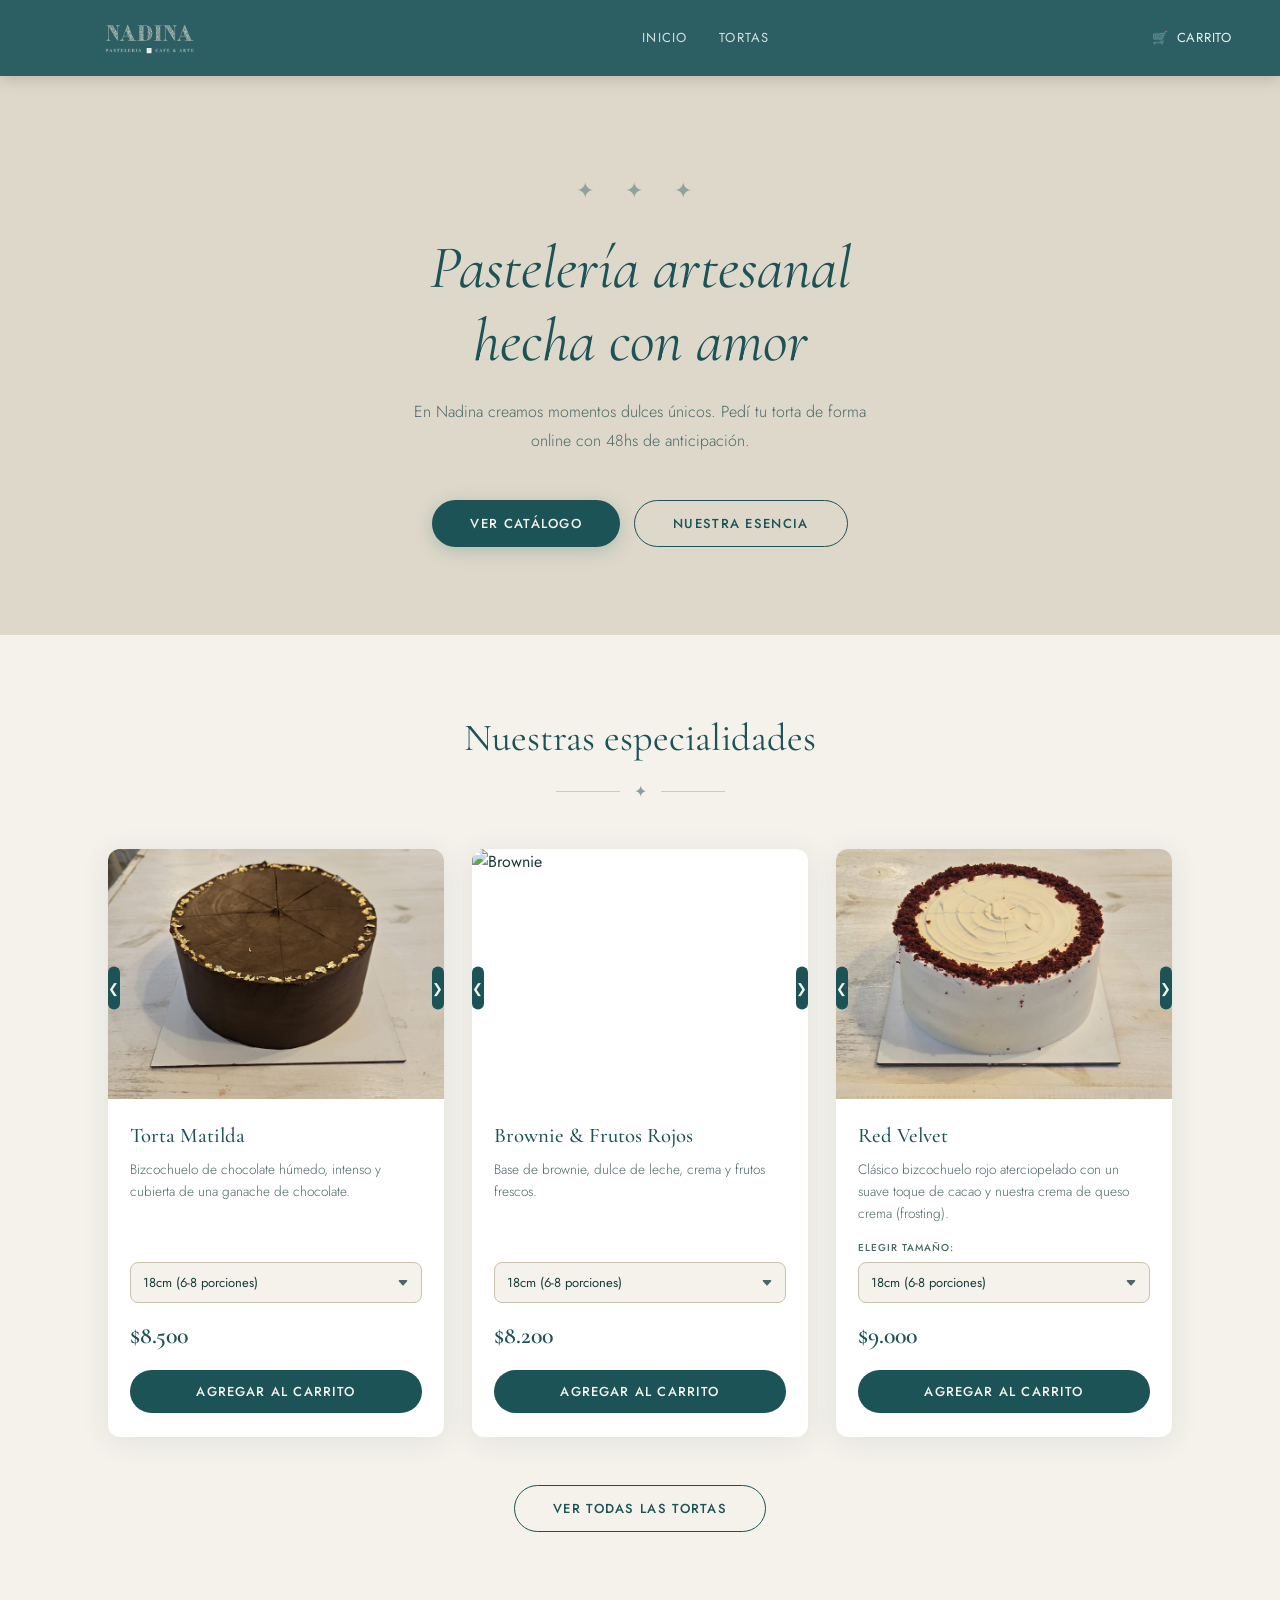
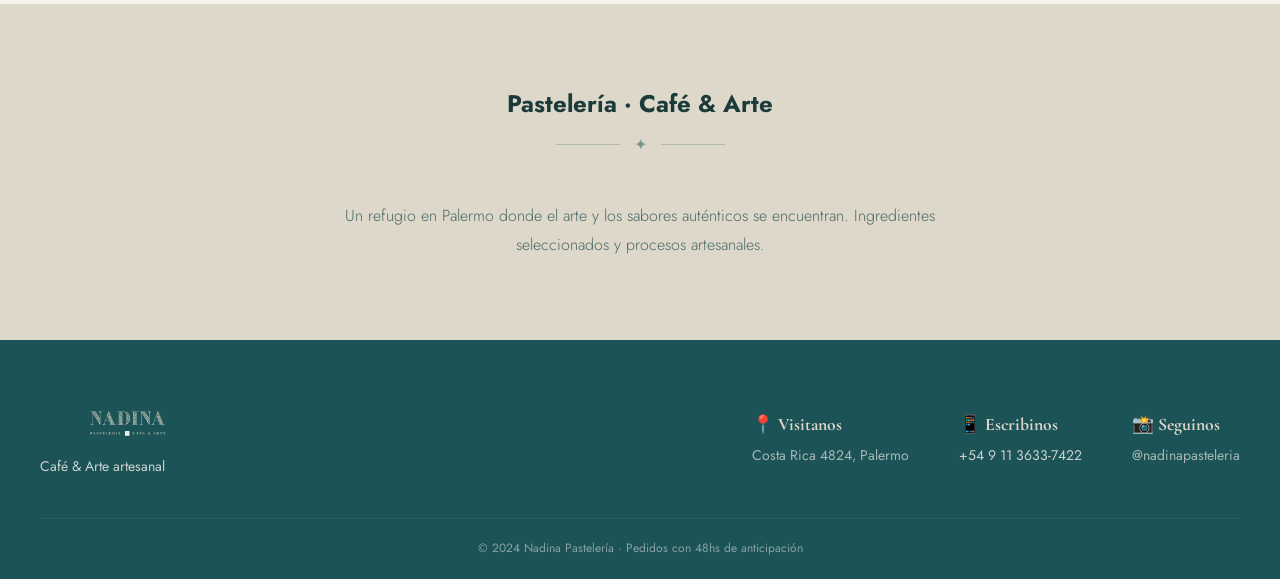
==== index.html @ 6785ebc2 "cambio logo y medidas tortas Co-authored-by: Copilot <copilot@github.com>" ====
<!DOCTYPE html>
<html lang="es">
<head>
  <meta charset="UTF-8">
  <link rel="icon" type="image/png" href="img/favicon.png">
  <meta name="viewport" content="width=device-width, initial-scale=1.0">
  <title>Nadina — Pastelería · Café & Arte</title>
  <link rel="stylesheet" href="css/style.css">
</head>
<body>

<header>
  <div class="logo">
    <a href="index.html">
      <img src="img/logo.png" alt="Nadina Pastelería">
    </a>
  </div>

  <nav class="nav">
    <a href="index.html">Inicio</a>
    <a href="tortas.html">Tortas</a>
  </nav>

  <a href="carrito.html" class="btn-carrito">
    <span class="carrito-icono">🛒</span>
    Carrito
    <span id="carrito-count" style="display:none">0</span>
  </a>
</header>

<section class="hero">
  <span class="hero-ornamento">✦ ✦ ✦</span>
  <h2>Pastelería artesanal<br>hecha con amor</h2>
  <p>En Nadina creamos momentos dulces únicos. Pedí tu torta de forma online con 48hs de anticipación.</p>
  <div class="botones">
    <a href="tortas.html" class="btn">Ver Catálogo</a>
    <a href="#nosotros" class="btn-outline">Nuestra Esencia</a>
  </div>
</section>

<section class="destacados" id="tortas">
  <div class="section-header" style="text-align: center; margin-bottom: 40px;">
    <h2>Nuestras especialidades</h2>
    <div class="ornamento">✦</div>
  </div>
  
  <div class="productos">
    <div class="card">
      <div class="card-img-wrap carrusel-hover">
        <button class="prev" onclick="moverCarrusel(this, -1)">&#10094;</button>
        <div class="carrusel-track">
          <img src="img/matilda2.jpeg" alt="Torta Matilda" class="img-carrusel">
          <img src="img/torta-matilda.jpeg" alt="Torta Matilda Interior" class="img-carrusel">
        </div>
        <button class="next" onclick="moverCarrusel(this, 1)">&#10095;</button>
      </div>
      <div class="card-body">
        <h3>Torta Matilda</h3>
        <p class="descripcion">Bizcochuelo de chocolate húmedo, intenso y cubierta de una ganache de chocolate.</p>
        <div class="selector-tamanio">
          <select class="tamanio-select" onchange="actualizarPrecioCard(this)">
            <option value="18" data-precio="8500">18cm (6-8 porciones)</option>
            <option value="20" data-precio="12000">20cm (8-10 porciones)</option>
            <option value="24" data-precio="12000">24cm (10-12 porciones)</option>

          </select>
        </div>
        <span class="precio-display">$8.500</span>
        <button onclick="prepararCompra(this, 'Torta Matilda', 'img/torta-matilda.jpeg')">Agregar al carrito</button>
      </div>
    </div>

    <div class="card">
      <div class="card-img-wrap carrusel-hover">
        <button class="prev" onclick="moverCarrusel(this, -1)">&#10094;</button>
        <div class="carrusel-track">
          <img src="img/brownie1.jpeg" alt="Brownie" class="img-carrusel">
          <img src="img/brownie2.jpeg" alt="Brownie Interior" class="img-carrusel">
        </div>
        <button class="next" onclick="moverCarrusel(this, 1)">&#10095;</button>
      </div>
      <div class="card-body">
        <h3>Brownie & Frutos Rojos</h3>
        <p class="descripcion">Base de brownie, dulce de leche, crema y frutos frescos.</p>
        <div class="selector-tamanio">
          <select class="tamanio-select" onchange="actualizarPrecioCard(this)">
            <option value="18" data-precio="8200">18cm (6-8 porciones)</option>
            <option value="20" data-precio="11500">20cm (8-10 porciones)</option>
            <option value="24" data-precio="15000">24cm (10-12 porciones)</option>
          </select>
        </div>
        <span class="precio-display">$8.200</span>
        <button onclick="prepararCompra(this, 'Brownie con Frutos Rojos', 'img/brownie1.jpeg')">Agregar al carrito</button>
      </div>
    </div>
    
    
    <div class="card">
      <div class="card-img-wrap carrusel-hover">
        <button class="prev" onclick="moverCarrusel(this, -1)">&#10094;</button>
        <div class="carrusel-track">
          <img src="img/redvelvet-1.jpeg" alt="Red Velvet" class="img-carrusel">
          <img src="img/redvelvet-2.jpeg" alt="Red Velvet Interior" class="img-carrusel">
        </div>
        <button class="next" onclick="moverCarrusel(this, 1)">&#10095;</button>
      </div>
      <div class="card-body">
        <h3>Red Velvet</h3>
        <p class="descripcion">Clásico bizcochuelo rojo aterciopelado con un suave toque de cacao y nuestra crema de queso crema (frosting).</p>
        <div class="selector-tamanio">
          <label>Elegir tamaño:</label>
          <select class="tamanio-select" onchange="actualizarPrecioCard(this)">
            <option value="18" data-precio="9000" data-porciones="6-8">18cm (6-8 porciones)</option>
            <option value="20" data-precio="13000" data-porciones="8-10">20cm (8-10 porciones)</option>
            <option value="24" data-precio="17000" data-porciones="10-12">24cm (10-12 porciones)</option>
          </select>
        </div>
        <span class="precio-display">$9.000</span>
        <button onclick="prepararCompra(this, 'Red Velvet', 'img/redvelvet-1.jpeg')">Agregar al carrito</button>
      </div>
    </div>

  </div>

  <div style="text-align:center; margin-top: 48px;">
    <a href="tortas.html" class="btn-outline">Ver todas las tortas</a>
  </div>
</section>

<section id="nosotros" style="background:var(--beige); padding: 80px 48px; text-align:center;">
  <h2>Pastelería · Café & Arte</h2>
  <div class="ornamento">✦</div>
  <p style="max-width:600px; margin:0 auto; color:var(--texto-suave); font-weight:300; line-height:1.8;">
    Un refugio en Palermo donde el arte y los sabores auténticos se encuentran. 
    Ingredientes seleccionados y procesos artesanales.
  </p>
</section>

<footer style="background: var(--verde); color: var(--beige-claro); padding: 60px 40px 20px;">
  <div class="footer-container" style="max-width: 1200px; margin: 0 auto; display: flex; justify-content: space-between; align-items: center; flex-wrap: wrap; gap: 30px;">
    <div class="footer-brand">
      <img src="img/logo.png" alt="Nadina" style="height: 45px; margin-bottom: 10px;">
      <p style="font-size: 14px; opacity: 0.8;">Café & Arte artesanal</p>
    </div>

    <div class="footer-info" style="display: flex; gap: 50px; flex-wrap: wrap;">
      <div class="footer-item">
        <strong style="display:block; color:var(--beige); margin-bottom: 5px;">📍 Visitanos</strong>
        <p style="font-size: 14px; opacity: 0.8;">
          <a href="https://www.google.com/maps/place/Costa+Rica+4828,+C1414DME+C1414DME,+Cdad.+Aut%C3%B3noma+de+Buenos+Aires/@-34.5872474,-58.4285349,17z/data=!3m1!4b1!4m6!3m5!1s0x95bcb5861f5783d3:0xe6de9b47977ffc2a!8m2!3d-34.5872474!4d-58.4285349!16s%2Fg%2F11c22gclwr?entry=ttu&g_ep=EgoyMDI2MDQwNy4wIKXMDSoASAFQAw%3D%3D" target="_blank">Costa Rica 4824, Palermo</a>
        </p>
      </div>

      <div class="footer-item">
        <strong style="display:block; color:var(--beige); margin-bottom: 5px;">📱 Escribinos</strong>
        <p style="font-size: 14px; opacity: 0.8;">+54 9 11 3633-7422</p>
      </div>
      <div class="footer-item">
        <strong style="display:block; color:var(--beige); margin-bottom: 5px;">📸 Seguinos</strong>
        <p style="font-size: 14px; opacity: 0.8;"><a href="https://instagram.com/nadinapasteleria">@nadinapasteleria</a></p>
      </div>
    </div>
  </div>
  <div class="footer-bottom" style="margin-top: 40px; padding-top: 20px; border-top: 1px solid rgba(255,255,255,0.1); text-align: center; font-size: 12px; opacity: 0.5;">
    <p>&copy; 2024 Nadina Pastelería · Pedidos con 48hs de anticipación</p>
  </div>
</footer>

<div id="toast"></div>
<script src="js/main.js"></script>
</body>
</html>
---- css/style.css ----
@import url('https://fonts.googleapis.com/css2?family=Cormorant+Garamond:ital,wght@0,400;0,500;0,600;1,400;1,600&family=Jost:wght@300;400;500&display=swap');

/* ---- Variables de marca ---- */
:root {
  --verde:        #1b5357;
  --verde-claro:  #e6f0ef;
  --beige:        #ded8ca;
  --beige-claro:  #f5f1eb;
  --beige-oscuro: #c9c1b0;
  --texto:        #1a3b3a;
  --texto-suave:  #4a6866;
  --blanco:       #ffffff;
  --sombra:       0 4px 28px rgba(39,104,101,0.10);
  --sombra-hover: 0 10px 40px rgba(39,104,101,0.18);
  --radio:        12px;
  --radio-pill:   50px;
  --font-display: 'Cormorant Garamond', serif;
  --font-body:    'Jost', sans-serif;
  --ease:         0.25s ease;
}

/* ---- Reset ---- */
*, *::before, *::after { box-sizing: border-box; margin: 0; padding: 0; }
html { scroll-behavior: smooth; }

body {
  font-family: var(--font-body);
  background-color: var(--beige-claro);
  color: var(--texto);
  font-size: 16px;
  line-height: 1.65;
}

img { max-width: 100%; display: block; }
a   { text-decoration: none; color: inherit; }

/* ============================================================
   HEADER
   ============================================================ */
header {
  display: flex;
  align-items: center;
  justify-content: space-between;
  padding: 0 48px;
  height: 76px;
  background: var(--verde);
  position: sticky;
  top: 0;
  z-index: 200;
  box-shadow: 0 2px 16px rgba(0,0,0,0.18);
  background: rgba(27, 83, 87, 0.92); /* Un toque de transparencia */
  backdrop-filter: blur(8px); /* Desenfoque de fondo */
  -webkit-backdrop-filter: blur(8px);
}

.logo img {
  height: 52px;
  width: auto;
  object-fit: contain;
}

.nav {
  display: flex;
  gap: 32px;
  align-items: center;
}

.nav a {
  color: rgba(255,255,255,0.80);
  font-size: 13px;
  font-weight: 400;
  letter-spacing: 0.09em;
  text-transform: uppercase;
  transition: color var(--ease);
  position: relative;
}

.nav a::after {
  content: '';
  position: absolute;
  bottom: -4px; left: 0;
  width: 0; height: 1px;
  background: var(--beige);
  transition: width var(--ease);
}

.nav a:hover        { color: var(--beige); }
.nav a:hover::after { width: 100%; }

.btn-carrito {
  display: flex;
  align-items: center;
  gap: 8px;
  color: rgba(255,255,255,0.90);
  font-size: 13px;
  font-weight: 400;
  letter-spacing: 0.06em;
  text-transform: uppercase;
  transition: color var(--ease);
}

.btn-carrito:hover { color: var(--beige); }

#carrito-count {
  background: var(--beige);
  color: var(--verde);
  border-radius: 50%;
  width: 20px; height: 20px;
  font-size: 11px;
  font-weight: 500;
  display: inline-flex;
  align-items: center;
  justify-content: center;
  transition: transform var(--ease);
}

/* ============================================================
   HERO — Index
   ============================================================ */
.hero {
  text-align: center;
  padding: 96px 24px 88px;
  background: var(--beige);
  position: relative;
  overflow: hidden;
}

.hero-ornamento {
  display: block;
  font-size: 22px;
  color: var(--verde);
  opacity: 0.40;
  margin-bottom: 24px;
  letter-spacing: 12px;
}

.hero h2 {
  font-family: var(--font-display);
  font-size: clamp(2.2rem, 5vw, 3.8rem);
  font-weight: 400;
  font-style: italic;
  color: var(--verde);
  line-height: 1.2;
  max-width: 680px;
  margin: 0 auto 20px;
}

.hero p {
  color: var(--texto-suave);
  font-size: 1rem;
  font-weight: 300;
  max-width: 460px;
  margin: 0 auto 44px;
  line-height: 1.8;
}

.botones {
  display: flex;
  gap: 14px;
  justify-content: center;
  flex-wrap: wrap;
}

/* ---- Botones globales ---- */
.btn {
  display: inline-block;
  background: var(--verde);
  color: var(--beige-claro);
  padding: 13px 38px;
  border-radius: var(--radio-pill);
  font-size: 13px;
  font-weight: 500;
  letter-spacing: 0.10em;
  text-transform: uppercase;
  transition: background var(--ease), transform var(--ease), box-shadow var(--ease);
  box-shadow: 0 4px 18px rgba(39,104,101,0.25);
}

.btn:hover {
  background: var(--verde);
  transform: translateY(-2px);
  box-shadow: 0 6px 26px rgba(39,104,101,0.32);
}

.btn-outline {
  display: inline-block;
  border: 1.5px solid var(--verde);
  color: var(--verde);
  padding: 12px 38px;
  border-radius: var(--radio-pill);
  font-size: 13px;
  font-weight: 500;
  letter-spacing: 0.10em;
  text-transform: uppercase;
  background: transparent;
  transition: background var(--ease), color var(--ease), transform var(--ease);
}

.btn-outline:hover {
  background: var(--verde);
  color: var(--beige-claro);
  transform: translateY(-2px);
}

/* Divisor ornamental */
.ornamento {
  display: flex;
  align-items: center;
  justify-content: center;
  gap: 14px;
  margin: 8px auto 44px;
  color: var(--verde);
  font-size: 16px;
  opacity: 0.5;
}

.ornamento::before,
.ornamento::after {
  content: '';
  width: 64px; height: 1px;
  background: var(--verde);
  opacity: 0.45;
}

/* ============================================================
   SECCIÓN DESTACADOS / CATÁLOGO
   ============================================================ */
.destacados {
  padding: 72px 48px;
  max-width: 1160px;
  margin: 0 auto;
}

.destacados h2 {
  font-family: var(--font-display);
  font-size: clamp(1.8rem, 3vw, 2.6rem);
  font-weight: 400;
  color: var(--verde);
  text-align: center;
  margin-bottom: 4px;
}

/* Grid de productos */
.productos {
  display: grid;
  grid-template-columns: repeat(auto-fill, minmax(280px, 1fr));
  gap: 28px;
}

/* ---- Card de torta ---- */
.card {
  background: var(--blanco);
  border-radius: var(--radio);
  overflow: hidden;
  box-shadow: var(--sombra);
  transition: transform var(--ease), box-shadow var(--ease);
  display: flex;
  flex-direction: column;
}

.card:hover {
  transform: translateY(-6px);
  box-shadow: var(--sombra-hover);
}

.card-body {
  padding: 20px 22px 24px;
  display: flex;
  flex-direction: column;
  flex: 1;
}

.card h3 {
  font-family: var(--font-display);
  font-size: 1.3rem;
  font-weight: 500;
  color: var(--verde);
  margin-bottom: 6px;
}

.card .descripcion {
  font-size: 0.85rem;
  color: var(--texto-suave);
  font-weight: 300;
  line-height: 1.6;
  flex: 1;
}

.card .precio {
  font-family: var(--font-display);
  font-size: 1.45rem;
  font-weight: 600;
  color: var(--verde);
  margin-top: 12px;
  margin-bottom: 2px;
}

.card button {
  margin-top: 14px;
  background: var(--verde);
  color: var(--beige-claro);
  border: none;
  padding: 12px 0;
  border-radius: var(--radio-pill);
  font-family: var(--font-body);
  font-size: 13px;
  font-weight: 500;
  letter-spacing: 0.09em;
  text-transform: uppercase;
  cursor: pointer;
  transition: background var(--ease), transform var(--ease);
}

.card button:hover  { background: var(--verde-oscuro); transform: scale(1.02); }
.card button:active { transform: scale(0.98); }

/* ============================================================
   HERO CATÁLOGO (tortas.html)
   ============================================================ */
.hero-catalogo {
  background: var(--beige);
  text-align: center;
  padding: 64px 24px 48px;
  border-bottom: 1px solid var(--beige-oscuro);
}

.hero-catalogo h2 {
  font-family: var(--font-display);
  font-size: clamp(2rem, 4vw, 3rem);
  font-weight: 400;
  font-style: italic;
  color: var(--verde);
  margin-bottom: 10px;
}

.hero-catalogo p {
  color: var(--texto-suave);
  font-size: 0.95rem;
  font-weight: 300;
}

/* Sección catálogo en tortas.html */
.catalogo-seccion {
  padding: 56px 48px;
  max-width: 1160px;
  margin: 0 auto;
}

/* ============================================================
   PÁGINA CARRITO
   ============================================================ */
.carrito-page {
  display: grid;
  grid-template-columns: 1fr 360px;
  gap: 28px;
  max-width: 1020px;
  margin: 0 auto;
  padding: 48px 24px 80px;
  align-items: start;
}

.carrito-titulo {
  font-family: var(--font-display);
  font-size: 2.2rem;
  font-weight: 400;
  color: var(--verde);
  margin-bottom: 28px;
}

/* Items */
#carrito-contenedor {
  display: flex;
  flex-direction: column;
  gap: 12px;
  margin-bottom: 24px;
}

.item-carrito {
  display: flex;
  align-items: center;
  gap: 14px;
  background: var(--blanco);
  border-radius: var(--radio);
  padding: 14px 16px;
  box-shadow: 0 2px 12px rgba(39,104,101,0.07);
}

.item-carrito img {
  width: 68px; height: 68px;
  object-fit: cover;
  border-radius: 8px;
  flex-shrink: 0;
}

.item-info { flex: 1; }

.item-info h4 {
  font-family: var(--font-display);
  font-size: 1.05rem;
  font-weight: 500;
  color: var(--verde);
  margin-bottom: 2px;
}

.item-info .item-detalle {
  font-size: 0.78rem;
  color: var(--texto-suave);
  font-weight: 300;
  margin-bottom: 8px;
}

.item-controles {
  display: flex;
  align-items: center;
  gap: 6px;
}

.item-controles button {
  width: 26px; height: 26px;
  border-radius: 50%;
  border: 1.5px solid var(--verde);
  background: transparent;
  color: var(--verde);
  font-size: 16px;
  line-height: 1;
  cursor: pointer;
  display: flex;
  align-items: center;
  justify-content: center;
  transition: background var(--ease), color var(--ease);
}

.item-controles button:hover {
  background: var(--verde);
  color: var(--blanco);
}

.cantidad-num {
  font-size: 14px;
  font-weight: 500;
  min-width: 18px;
  text-align: center;
  color: var(--texto);
}

.item-precio {
  font-family: var(--font-display);
  font-size: 1.15rem;
  font-weight: 600;
  color: var(--verde);
  white-space: nowrap;
  flex-shrink: 0;
}

.item-eliminar {
  background: none;
  border: none;
  color: var(--beige-oscuro);
  font-size: 14px;
  cursor: pointer;
  padding: 4px 2px;
  line-height: 1;
  transition: color var(--ease);
  flex-shrink: 0;
}

.item-eliminar:hover { color: #b94040; }

.carrito-vacio {
  text-align: center;
  padding: 48px 0;
  color: var(--texto-suave);
}

.carrito-vacio p {
  font-family: var(--font-display);
  font-size: 1.2rem;
  font-style: italic;
  margin-bottom: 20px;
}

/* ---- Panel lateral: Retiro + Resumen ---- */
.carrito-panel {
  display: flex;
  flex-direction: column;
  gap: 18px;
  position: sticky;
  top: 96px;
}

.retiro-card,
.resumen-card {
  background: var(--blanco);
  border-radius: var(--radio);
  padding: 22px;
  box-shadow: 0 2px 14px rgba(39,104,101,0.07);
}

.card-section-title {
  font-family: var(--font-display);
  font-size: 1.15rem;
  font-weight: 500;
  color: var(--verde);
  margin-bottom: 16px;
  display: flex;
  align-items: center;
  gap: 8px;
}

.campo { margin-bottom: 14px; }

.campo label {
  display: block;
  font-size: 11px;
  font-weight: 500;
  letter-spacing: 0.10em;
  text-transform: uppercase;
  color: var(--texto-suave);
  margin-bottom: 6px;
}

.campo input,
.campo select {
  width: 100%;
  padding: 10px 14px;
  border: 1.5px solid var(--beige-oscuro);
  border-radius: 8px;
  font-family: var(--font-body);
  font-size: 14px;
  color: var(--texto);
  background: var(--beige-claro);
  outline: none;
  -webkit-appearance: none;
  appearance: none;
  transition: border-color var(--ease);
}

.campo input:focus,
.campo select:focus { border-color: var(--verde); }

/* Resumen numérico */
.resumen-linea {
  display: flex;
  justify-content: space-between;
  font-size: 14px;
  color: var(--texto-suave);
  padding: 5px 0;
}

.resumen-total {
  display: flex;
  justify-content: space-between;
  align-items: baseline;
  padding: 12px 0 18px;
  border-top: 1px solid var(--beige-oscuro);
  margin-top: 8px;
}

.resumen-total span:first-child {
  font-size: 14px;
  font-weight: 500;
  color: var(--texto);
}

.resumen-total span:last-child {
  font-family: var(--font-display);
  font-size: 1.55rem;
  font-weight: 600;
  color: var(--verde);
}

/* Métodos de pago */
.metodos-titulo {
  font-size: 11px;
  font-weight: 500;
  letter-spacing: 0.10em;
  text-transform: uppercase;
  color: var(--texto-suave);
  margin-bottom: 10px;
}

.pago-opcion {
  display: flex;
  align-items: center;
  gap: 12px;
  border: 1.5px solid var(--beige-oscuro);
  border-radius: 10px;
  padding: 12px 14px;
  margin-bottom: 8px;
  cursor: pointer;
  transition: border-color var(--ease), background var(--ease);
}

.pago-opcion input[type="radio"] {
  accent-color: var(--verde);
  width: 16px; height: 16px;
  flex-shrink: 0;
  cursor: pointer;
}

.pago-opcion.activo {
  border-color: var(--verde);
  background: var(--verde-claro);
}

.pago-opcion-info { flex: 1; }

.pago-opcion-info strong {
  display: block;
  font-size: 14px;
  font-weight: 500;
  color: var(--texto);
}

.pago-opcion-info small {
  font-size: 12px;
  color: var(--texto-suave);
}

.pago-icono { font-size: 18px; opacity: 0.7; }

/* Botón finalizar */
.btn-finalizar {
  display: flex;
  align-items: center;
  justify-content: center;
  gap: 10px;
  width: 100%;
  padding: 15px;
  margin-top: 16px;
  background: var(--verde);
  color: var(--blanco);
  border: none;
  border-radius: var(--radio-pill);
  font-family: var(--font-body);
  font-size: 13px;
  font-weight: 500;
  letter-spacing: 0.12em;
  text-transform: uppercase;
  cursor: pointer;
  transition: background var(--ease), transform var(--ease), box-shadow var(--ease);
  box-shadow: 0 4px 18px rgba(39,104,101,0.25);
}

.btn-finalizar:hover {
  background: var(--verde);
  transform: translateY(-2px);
  box-shadow: 0 6px 26px rgba(39,104,101,0.32);
}

.nota-final {
  font-size: 11px;
  color: var(--texto-suave);
  text-align: center;
  margin-top: 10px;
  font-weight: 300;
}

/* ============================================================
   TOAST
   ============================================================ */
#toast {
  position: fixed;
  bottom: 32px;
  left: 50%;
  transform: translateX(-50%) translateY(16px);
  background: var(--verde);
  color: var(--beige-claro);
  padding: 12px 28px;
  border-radius: var(--radio-pill);
  font-size: 14px;
  font-weight: 400;
  opacity: 0;
  pointer-events: none;
  transition: opacity 0.3s ease, transform 0.3s ease;
  z-index: 9999;
  white-space: nowrap;
  box-shadow: 0 4px 20px rgba(0,0,0,0.22);
}

#toast.show {
  opacity: 1;
  transform: translateX(-50%) translateY(0);
}

.selector-tamanio {
    margin-top: 15px;
    margin-bottom: 5px;
}

.selector-tamanio label {
    display: block;
    font-size: 10px;
    font-weight: 500;
    letter-spacing: 0.1em;
    text-transform: uppercase;
    color: var(--texto-suave);
    margin-bottom: 6px;
}

/* El select propiamente dicho */
.tamanio-select {
    width: 100%;
    padding: 10px 12px;
    border: 1.5px solid var(--beige-oscuro);
    border-radius: 8px;
    font-family: var(--font-body);
    font-size: 13px;
    color: var(--texto);
    background-color: var(--beige-claro);
    background-image: url("data:image/svg+xml,%3Csvg xmlns='http://www.w3.org/2000/svg' width='12' height='12' fill='%234a6866' viewBox='0 0 16 16'%3E%3Cpath d='M7.247 11.14 2.451 5.658C1.885 5.013 2.345 4 3.204 4h9.592a1 1 0 0 1 .753 1.659l-4.796 5.48a1 1 0 0 1-1.506 0z'/%3E%3C/svg%3E");
    background-repeat: no-repeat;
    background-position: calc(100% - 12px) center;
    outline: none;
    cursor: pointer;
    appearance: none;
    -webkit-appearance: none;
    transition: border-color var(--ease), box-shadow var(--ease);
}

.tamanio-select:focus {
    border-color: var(--verde);
    box-shadow: 0 0 0 3px rgba(39, 104, 101, 0.05);
}

/* Ajuste de la tipografía del precio dinámico */
.precio-display {
    font-family: var(--font-display);
    font-size: 1.5rem;
    font-weight: 600;
    color: var(--verde);
    margin-top: 8px;
    display: block;
}

/* Sección de Tortas Personalizadas (Index) */
.personalizados {
    background: var(--blanco);
    border-top: 1px solid var(--beige-oscuro);
    padding: 80px 24px;
    text-align: center;
}

.personalizados h2 {
    font-family: var(--font-display);
    font-size: clamp(1.8rem, 3vw, 2.6rem);
    color: var(--verde);
    margin-bottom: 12px;
    font-style: italic;
}

.personalizados p {
    color: var(--texto-suave);
    max-width: 500px;
    margin: 0 auto 32px;
    font-weight: 300;
}

.link-instagram {
    display: inline-flex;
    align-items: center;
    gap: 8px;
    margin-top: 24px;
    color: var(--verde);
    font-size: 14px;
    font-weight: 400;
    transition: opacity var(--ease);
}

.link-instagram:hover {
    opacity: 0.7;
}

/* Ajuste informativo en el carrito para la demora */
.info-demora {
    font-size: 12px;
    color: var(--verde);
    background: var(--verde-claro);
    padding: 10px;
    border-radius: 8px;
    margin-bottom: 15px;
    border-left: 3px solid var(--verde);
}

/* Estilo para la Card Personalizada dentro de la grilla */
.personalizada-card {
    background: var(--verde-claro) !important; /* Un color sutil para que destaque */
    border: 1px dashed var(--verde);
}

.personalizada-card .tag {
    font-size: 10px;
    text-transform: uppercase;
    letter-spacing: 1px;
    color: var(--verde);
    font-weight: 600;
}

.info-adicional {
    margin: 15px 0;
    font-size: 13px;
    color: var(--texto-suave);
    border-top: 1px solid rgba(39, 104, 101, 0.1);
    padding-top: 10px;
}

.btn-whatsapp-card {
    display: block;
    text-align: center;
    background: var(--verde);
    color: white;
    padding: 12px;
    border-radius: var(--radio-pill);
    font-size: 13px;
    font-weight: 500;
    transition: var(--ease);
}

.btn-whatsapp-card:hover {
    background: var(--verde);
    transform: translateY(-2px);
}

/* FOOTER HORIZONTAL MEJORADO */
footer {
    background: var(--verde);
    color: var(--beige-claro);
    padding: 60px 20px 20px;
}

.footer-container {
    max-width: 1200px;
    margin: 0 auto;
    display: flex;
    justify-content: space-between;
    align-items: center;
    gap: 40px;
}

.footer-brand {
    flex: 1;
}

.footer-logo {
    height: 40px;
    filter: brightness(0) invert(1);
    margin-bottom: 10px;
}

.footer-info {
    flex: 2;
    display: flex;
    justify-content: flex-end;
    gap: 60px; /* Espacio entre los bloques de texto */
}

.footer-item strong {
  display: block;
  font-family: var(--font-display);
  color: var(--beige);
  font-size: 1.1rem;
  margin-bottom: 8px;
}

.footer-item p, .footer-item a {
  font-size: 14px;
  opacity: 0.8;
}

.footer-bottom {
  margin-top: 40px;
  padding-top: 20px;
  border-top: 1px solid rgba(255,255,255,0.1);
  text-align: center;
  font-size: 12px;
  opacity: 0.5;
}


.card-img-wrap {
  position: relative;
  display: block;
  height: 250px; /* Altura única para que no salte */
  overflow-x: auto; /* Permite el scroll con el dedo */
  overflow-y: hidden;
  scroll-snap-type: x mandatory; /* Hace que la imagen "calce" justo al deslizar */
  -webkit-overflow-scrolling: touch;
  scrollbar-width: none; /* Oculta scroll en Firefox */
  touch-action: pan-x; /* Optimiza para celular */
  cursor: grab;
}

/* Ocultar scrollbar en Chrome/Safari */
.card-img-wrap::-webkit-scrollbar {
  display: none;
}

/* 2. EL TRACK (Donde van las fotos) */
.carrusel-track {
  display: flex;
  width: 200%; /* Porque tenés 2 fotos */
  height: 100%;
  transition: transform 0.5s ease-in-out; /* Para que las flechas se muevan suave */
}

/* 3. LAS IMÁGENES */
.img-carrusel {
  width: 50%; /* Ocupa la mitad del track (o sea, el 100% de la card) */
  height: 100%; /* Forzamos a que llene el contenedor de 250px */
  flex-shrink: 0;
  scroll-snap-align: start;
  object-fit: cover;
  object-position: center;
  pointer-events: none; /* Para que el celu no intente "arrastrar" la foto */
}

/* 4. LAS FLECHAS (Ubicación y estilo) */
.prev, .next {
  position: absolute;
  top: 50%;
  transform: translateY(-50%);
  background: rgba(27, 83, 87, 0.6);
  color: white;
  border: none;
  padding: 12px 8px;
  cursor: pointer;
  z-index: 10;
  transition: background 0.3s;
}

.prev { left: 0; border-radius: 0 5px 5px 0; }
.next { right: 0; border-radius: 5px 0 0 5px; }
.prev:hover, .next:hover { background: var(--verde); }

/* 5. EL ICONO DEL CALENDARIO */
input[type="date"]::-webkit-calendar-picker-indicator {
  cursor: pointer;
  filter: invert(28%) sepia(12%) saturate(1257%) hue-rotate(131deg) brightness(95%) contrast(92%);
}

/* Estilo para el input cuando hay error */
#fecha:invalid {
    box-shadow: none;
}

#error-fecha {
    font-family: var(--font-body);
    font-weight: 500;
    animation: fadeIn 0.3s ease;
}

@keyframes fadeIn {
    from { opacity: 0; transform: translateY(-5px); }
    to { opacity: 1; transform: translateY(0); }
}

/* Mejora mobile para el input de fecha */
input[type="date"] {
    position: relative;
    min-height: 45px;
}
.btn-finalizar[style*="pointer-events: none"] {
    background: var(--beige-oscuro) !important;
    color: var(--texto-suave) !important;
    cursor: not-allowed;
    box-shadow: none !important;
    transform: none !important;
}
/* ============================================================
   RESPONSIVE
   ============================================================ */
@media (max-width: 900px) {
  .carrito-page {
    grid-template-columns: 1fr;
    padding: 32px 20px 60px;
  }
  .carrito-panel { position: static; }
}

@media (max-width: 768px) {
  header { 
    padding: 0 20px; 
  }


  .nav { 
    gap: 18px; 
  }
  .nav a { 
    font-size: 12px; 
  }

  .destacados, .catalogo-seccion { 
    padding: 48px 20px; 
  }

  .hero{ 
    padding: 72px 20px 64px; 
  }


  .hero-catalogo{ 
    padding: 48px 20px 36px; 
  }


  .productos {
    grid-template-columns: repeat(auto-fill, minmax(250px, 1fr));
    gap: 20px;
    padding: 0 10px;
  }

    
  .footer-container {
    flex-direction: column;
    text-align: center;
    gap: 30px;
  }

  .footer-info {
    justify-content: center;
    flex-direction: column;
    gap: 20px;
  }
}

@media (max-width: 540px) {
  .nav { 
    display: flex; /* Cambiamos de 'none' a 'flex' */
    gap: 15px; 
  }
  
  header {
    padding: 0 15px;
    height: 65px; /* Un poco más chico para ganar espacio */
  }

  .logo img {
    height: 40px; /* Logo más pequeño en mobile */
  }

  .nav a {
    font-size: 11px; /* Letra más chica para que entre todo */
    letter-spacing: 0.05em;
  }

    /* 2. Ajuste de imágenes en mobile para que no se vean gigantes */
  .card-img-wrap {
    height: 200px; 
  }

  .hero h2 {
    font-size: 1.8rem; /* Título del hero más acorde al celu */
  }
    
  .btn-carrito {
    font-size: 11px;
  }
  .productos { 
    grid-template-columns: 1fr; 
  }
  .item-carrito img { 
    width: 56px; 
    height: 56px; 
  }
}

/* Las flechas solo las mostramos si hay mouse (PC) */
@media (hover: none) {
    .prev, .next {
        display: none; /* En celu no hacen falta flechas si podés deslizar */
    }
}

@media (min-width: 1024px) {
    /* En PC: evitamos que se vea la barra de scroll si el mouse hace algo raro */
    .card-img-wrap {
        overflow-y: hidden; 
    }
}
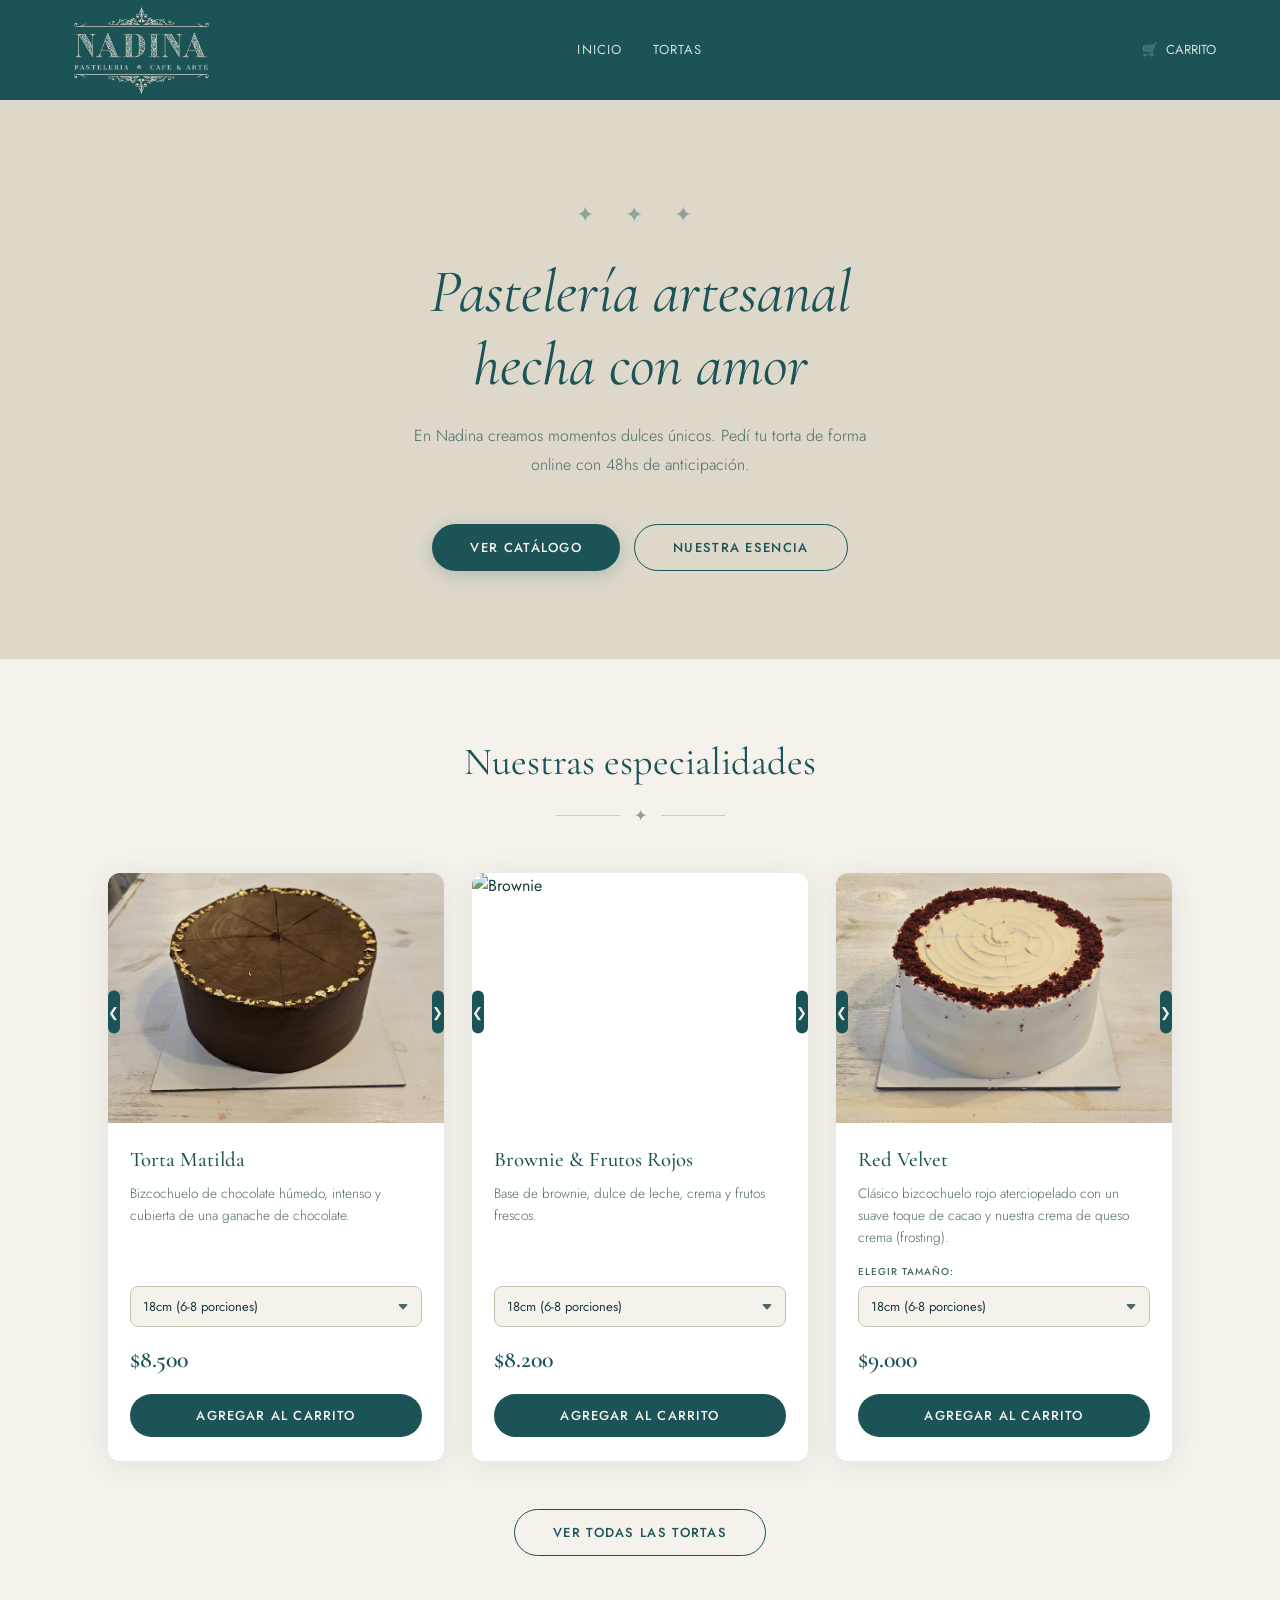
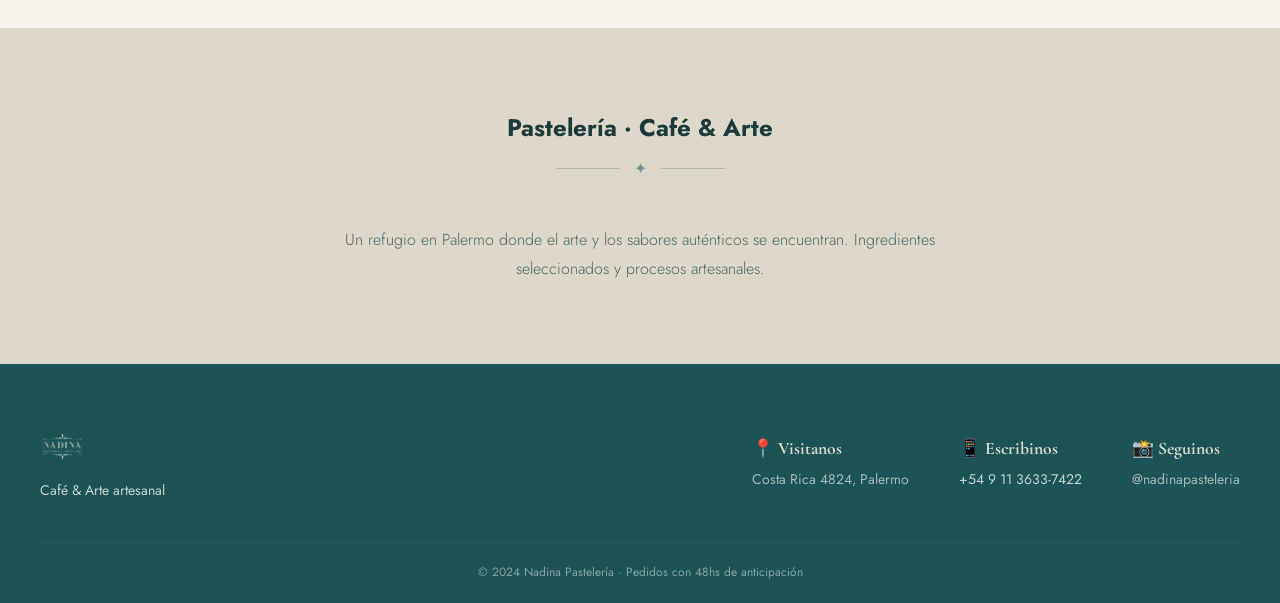
==== commit a50e11de: "acomodo de posiciones Co-authored-by: Copilot <copilot@github.com>" ====
--- a/index.html
+++ b/index.html
@@ -10,22 +10,24 @@
 <body>
 
 <header>
-  <div class="logo">
-    <a href="index.html">
-      <img src="img/logo.png" alt="Nadina Pastelería">
+  <div class="header-container">
+    <div class="logo">
+      <a href="index.html">
+        <img src="img/logo.png" alt="Nadina Pastelería">
+      </a>
+    </div>
+
+    <nav class="nav">
+      <a href="index.html">Inicio</a>
+      <a href="tortas.html">Tortas</a>
+    </nav>
+
+    <a href="carrito.html" class="btn-carrito">
+      <span class="carrito-icono">🛒</span>
+      Carrito
+      <span id="carrito-count" style="display:none">0</span>
     </a>
   </div>
-
-  <nav class="nav">
-    <a href="index.html">Inicio</a>
-    <a href="tortas.html">Tortas</a>
-  </nav>
-
-  <a href="carrito.html" class="btn-carrito">
-    <span class="carrito-icono">🛒</span>
-    Carrito
-    <span id="carrito-count" style="display:none">0</span>
-  </a>
 </header>
 
 <section class="hero">
--- a/css/style.css
+++ b/css/style.css
@@ -38,31 +38,47 @@
    HEADER
    ============================================================ */
 header {
-  display: flex;
-  align-items: center;
-  justify-content: space-between;
-  padding: 0 48px;
-  height: 76px;
+  width: 100%;
+  height: 100px; /* Le damos un poquito más de altura */
   background: var(--verde);
+  display: flex;
+  justify-content: center; /* Esto centra el contenedor */
   position: sticky;
   top: 0;
   z-index: 200;
-  box-shadow: 0 2px 16px rgba(0,0,0,0.18);
-  background: rgba(27, 83, 87, 0.92); /* Un toque de transparencia */
-  backdrop-filter: blur(8px); /* Desenfoque de fondo */
-  -webkit-backdrop-filter: blur(8px);
+}
+
+.header-container {
+  width: 90%;
+  max-width: 1200px; /* Si querés que estén más juntos, bajalo a 1000px */
+  display: flex;
+  align-items: center;
+  justify-content: space-between; /* Logo izq, Nav centro, Carrito der */
 }
 
 .logo img {
-  height: 52px;
+  height: 155px;
   width: auto;
-  object-fit: contain;
+  display: block;
 }
 
 .nav {
   display: flex;
-  gap: 32px;
+  gap: 30px;
+  /* Esto asegura que el nav intente estar lo más centrado posible */
+  position: absolute; 
+  left: 50%;
+  transform: translateX(-50%);
+}
+
+.btn-carrito {
+  margin-left: auto; /* Empuja el carrito a la derecha si el nav está absoluto */
+  color: rgba(255,255,255,0.80);
+  text-transform: uppercase;
+  display: flex;
   align-items: center;
+  gap: 8px;
+  font-size: 13px;
 }
 
 .nav a {
@@ -73,6 +89,7 @@
   text-transform: uppercase;
   transition: color var(--ease);
   position: relative;
+  justify-self: center;
 }
 
 .nav a::after {
@@ -87,17 +104,8 @@
 .nav a:hover        { color: var(--beige); }
 .nav a:hover::after { width: 100%; }
 
-.btn-carrito {
-  display: flex;
-  align-items: center;
-  gap: 8px;
-  color: rgba(255,255,255,0.90);
-  font-size: 13px;
-  font-weight: 400;
-  letter-spacing: 0.06em;
-  text-transform: uppercase;
-  transition: color var(--ease);
-}
+
+/* Estilo para el botón de carrito que quedó afuera del nav */
 
 .btn-carrito:hover { color: var(--beige); }
 
@@ -905,13 +913,13 @@
 
 /* 3. LAS IMÁGENES */
 .img-carrusel {
-  width: 50%; /* Ocupa la mitad del track (o sea, el 100% de la card) */
-  height: 100%; /* Forzamos a que llene el contenedor de 250px */
+  width: 50%;         /* Ocupa la mitad del track de 200% (o sea, el 100% de la card) */
+  min-width: 50%;     /* Evita que el navegador la achique */
+  height: 100%; 
   flex-shrink: 0;
-  scroll-snap-align: start;
   object-fit: cover;
   object-position: center;
-  pointer-events: none; /* Para que el celu no intente "arrastrar" la foto */
+  scroll-snap-align: start; /* Esto hace que "calce" justo al deslizar */
 }
 
 /* 4. LAS FLECHAS (Ubicación y estilo) */
@@ -1032,21 +1040,37 @@
   
   header {
     padding: 0 15px;
-    height: 65px; /* Un poco más chico para ganar espacio */
+    height: 100px; /* Un poco más chico para ganar espacio */
   }
 
   .logo img {
-    height: 40px; /* Logo más pequeño en mobile */
+    height: 110px; /* Logo más pequeño en mobile */
   }
 
   .nav a {
     font-size: 11px; /* Letra más chica para que entre todo */
     letter-spacing: 0.05em;
   }
-
-    /* 2. Ajuste de imágenes en mobile para que no se vean gigantes */
+  
   .card-img-wrap {
-    height: 200px; 
+    height: 350px; 
+    display: block;
+    position: relative;
+    background-color: #f5f1eb;
+  }
+
+  /* ESTO ES LO QUE TENÉS QUE AGREGAR/MODIFICAR: */
+  .img-carrusel {
+    display: block; /* Para que no se apilen horizontalmente */
+    width: 50%;      /* Sigue siendo el 50% del track (que mide 200%) */
+    min-width: 50%;  /* FUERZA a que ocupe toda la visual de la card */
+    height: 100%;
+    object-fit: cover;
+    object-position: center;
+  }
+
+  .productos { 
+    grid-template-columns: 1fr; 
   }
 
   .hero h2 {
@@ -1056,9 +1080,7 @@
   .btn-carrito {
     font-size: 11px;
   }
-  .productos { 
-    grid-template-columns: 1fr; 
-  }
+
   .item-carrito img { 
     width: 56px; 
     height: 56px; 
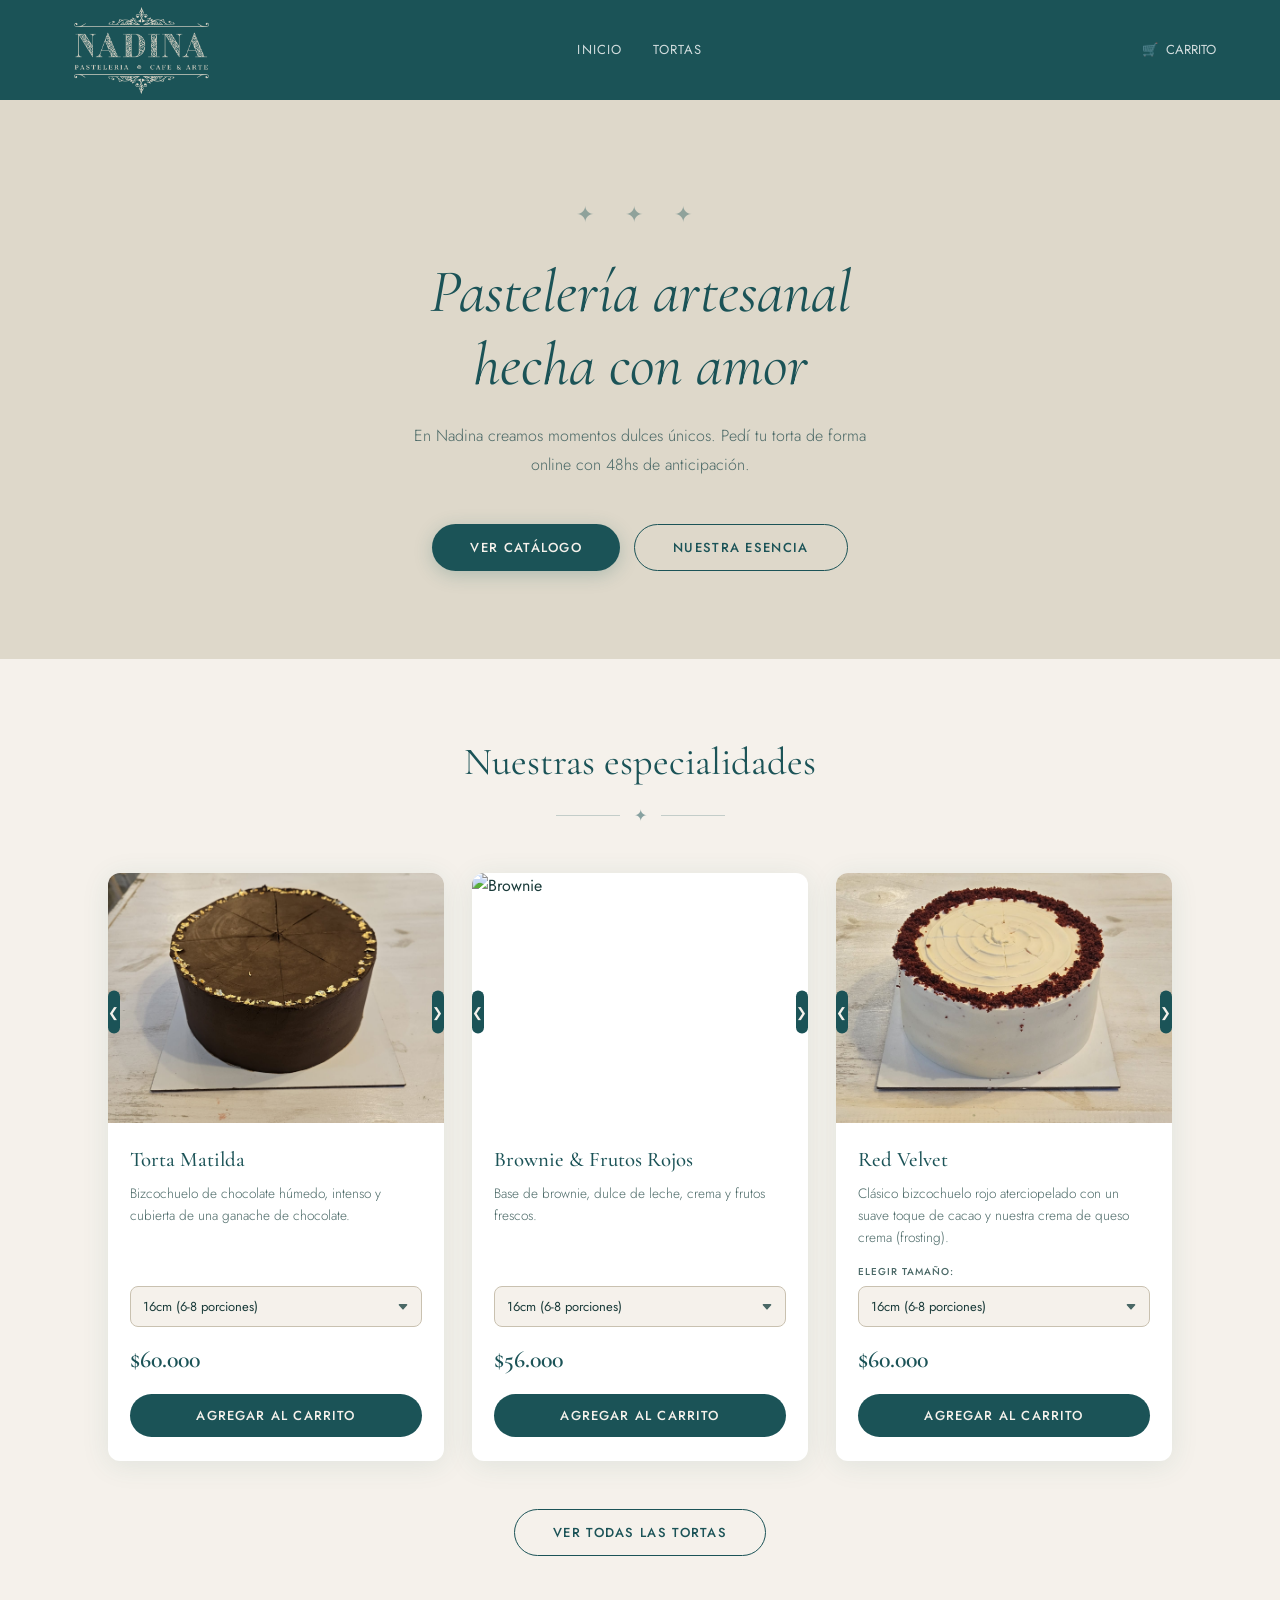
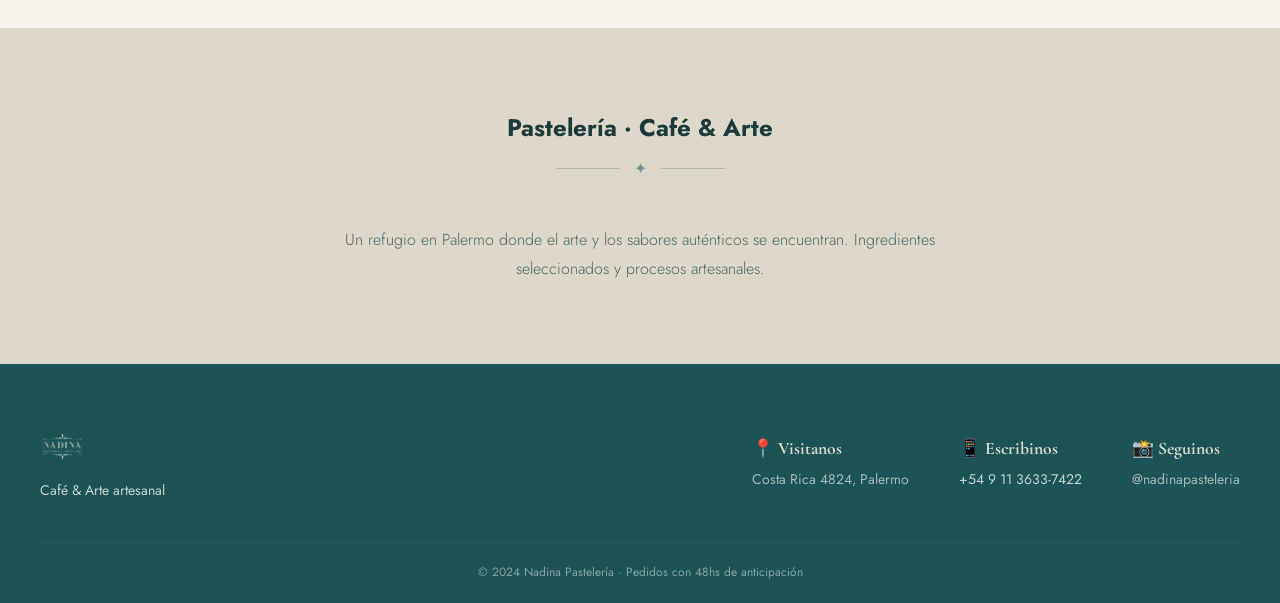
==== commit 48d784e0: "cambios de precios" ====
--- a/index.html
+++ b/index.html
@@ -47,6 +47,8 @@
   </div>
   
   <div class="productos">
+
+    <!-- TORTA MATILDA — grupo $90.000/$75.000/$60.000 -->
     <div class="card">
       <div class="card-img-wrap carrusel-hover">
         <button class="prev" onclick="moverCarrusel(this, -1)">&#10094;</button>
@@ -61,17 +63,17 @@
         <p class="descripcion">Bizcochuelo de chocolate húmedo, intenso y cubierta de una ganache de chocolate.</p>
         <div class="selector-tamanio">
           <select class="tamanio-select" onchange="actualizarPrecioCard(this)">
-            <option value="18" data-precio="8500">18cm (6-8 porciones)</option>
-            <option value="20" data-precio="12000">20cm (8-10 porciones)</option>
-            <option value="24" data-precio="12000">24cm (10-12 porciones)</option>
-
+            <option value="16" data-precio="60000">16cm (6-8 porciones)</option>
+            <option value="20" data-precio="75000">20cm (8-10 porciones)</option>
+            <option value="24" data-precio="90000">24cm (10-12 porciones)</option>
           </select>
         </div>
-        <span class="precio-display">$8.500</span>
+        <span class="precio-display">$60.000</span>
         <button onclick="prepararCompra(this, 'Torta Matilda', 'img/torta-matilda.jpeg')">Agregar al carrito</button>
       </div>
     </div>
 
+    <!-- BROWNIE NADINA — grupo $84.000/$70.000/$56.000 -->
     <div class="card">
       <div class="card-img-wrap carrusel-hover">
         <button class="prev" onclick="moverCarrusel(this, -1)">&#10094;</button>
@@ -86,17 +88,17 @@
         <p class="descripcion">Base de brownie, dulce de leche, crema y frutos frescos.</p>
         <div class="selector-tamanio">
           <select class="tamanio-select" onchange="actualizarPrecioCard(this)">
-            <option value="18" data-precio="8200">18cm (6-8 porciones)</option>
-            <option value="20" data-precio="11500">20cm (8-10 porciones)</option>
-            <option value="24" data-precio="15000">24cm (10-12 porciones)</option>
+            <option value="16" data-precio="56000">16cm (6-8 porciones)</option>
+            <option value="20" data-precio="70000">20cm (8-10 porciones)</option>
+            <option value="24" data-precio="84000">24cm (10-12 porciones)</option>
           </select>
         </div>
-        <span class="precio-display">$8.200</span>
+        <span class="precio-display">$56.000</span>
         <button onclick="prepararCompra(this, 'Brownie con Frutos Rojos', 'img/brownie1.jpeg')">Agregar al carrito</button>
       </div>
     </div>
     
-    
+    <!-- RED VELVET — grupo $90.000/$75.000/$60.000 -->
     <div class="card">
       <div class="card-img-wrap carrusel-hover">
         <button class="prev" onclick="moverCarrusel(this, -1)">&#10094;</button>
@@ -112,12 +114,12 @@
         <div class="selector-tamanio">
           <label>Elegir tamaño:</label>
           <select class="tamanio-select" onchange="actualizarPrecioCard(this)">
-            <option value="18" data-precio="9000" data-porciones="6-8">18cm (6-8 porciones)</option>
-            <option value="20" data-precio="13000" data-porciones="8-10">20cm (8-10 porciones)</option>
-            <option value="24" data-precio="17000" data-porciones="10-12">24cm (10-12 porciones)</option>
+            <option value="16" data-precio="60000" data-porciones="6-8">16cm (6-8 porciones)</option>
+            <option value="20" data-precio="75000" data-porciones="8-10">20cm (8-10 porciones)</option>
+            <option value="24" data-precio="90000" data-porciones="10-12">24cm (10-12 porciones)</option>
           </select>
         </div>
-        <span class="precio-display">$9.000</span>
+        <span class="precio-display">$60.000</span>
         <button onclick="prepararCompra(this, 'Red Velvet', 'img/redvelvet-1.jpeg')">Agregar al carrito</button>
       </div>
     </div>
--- a/css/style.css
+++ b/css/style.css
@@ -837,22 +837,22 @@
 }
 
 .footer-container {
-    max-width: 1200px;
-    margin: 0 auto;
-    display: flex;
-    justify-content: space-between;
-    align-items: center;
-    gap: 40px;
+  max-width: 1200px;
+  margin: 0 auto;
+  display: flex;
+  justify-content: space-between;
+  align-items: center;
+  gap: 40px;
 }
 
 .footer-brand {
-    flex: 1;
+  flex: 1;
 }
 
 .footer-logo {
-    height: 40px;
-    filter: brightness(0) invert(1);
-    margin-bottom: 10px;
+  height: 40px;
+  filter: brightness(0) invert(1);
+  margin-bottom: 10px;
 }
 
 .footer-info {
@@ -948,31 +948,96 @@
 
 /* Estilo para el input cuando hay error */
 #fecha:invalid {
-    box-shadow: none;
+  box-shadow: none;
 }
 
 #error-fecha {
-    font-family: var(--font-body);
-    font-weight: 500;
-    animation: fadeIn 0.3s ease;
+  font-family: var(--font-body);
+  font-weight: 500;
+  animation: fadeIn 0.3s ease;
+}
+
+
+/* Estilos para Tortas de Diseño */
+.card-personalizada {
+  border: 1px solid rgba(27, 83, 87, 0.1);
+  transition: transform 0.3s ease;
+}
+
+.card-personalizada:hover {
+  transform: translateY(-5px);
+}
+
+/* Soporte para las 14 fotos */
+.card-personalizada .carrusel-track {
+  width: 1400% !important; 
+  display: flex !important;
+}
+.card-personalizada .img-carrusel {
+  width: calc(100% / 14) !important;
+  min-width: calc(100% / 14) !important;
+  object-fit: cover;
+}
+/* Estilo del botón */
+.btn-whatsapp {
+  background-color: #25d366;
+  color: white;
+  border: none;
+  padding: 14px;
+  border-radius: 8px;
+  font-weight: 600;
+  width: 100%;
+  margin-top: 15px;
+  cursor: pointer;
+}
+
+.btn-whatsapp:hover {
+  background-color: #128c7e;
+}
+
+.cantidad-custom {
+  display: flex;
+  align-items: center;
+  justify-content: center;
+  gap: 10px;
+  margin-top: 10px;
+  font-size: 13px;
+  color: #555;
+}
+
+.cant-input {
+  width: 45px;
+  padding: 5px;
+  border: 1px solid #ddd;
+  border-radius: 4px;
+  text-align: center;
+}
+
+.tamanio-select-custom {
+  width: 100%;
+  padding: 10px;
+  margin-top: 5px;
+  border: 1px solid #ddd;
+  border-radius: 8px;
+  background: #fdfaf7;
 }
 
 @keyframes fadeIn {
-    from { opacity: 0; transform: translateY(-5px); }
-    to { opacity: 1; transform: translateY(0); }
+  from { opacity: 0; transform: translateY(-5px); }
+  to { opacity: 1; transform: translateY(0); }
 }
 
 /* Mejora mobile para el input de fecha */
 input[type="date"] {
-    position: relative;
-    min-height: 45px;
+  position: relative;
+  min-height: 45px;
 }
 .btn-finalizar[style*="pointer-events: none"] {
-    background: var(--beige-oscuro) !important;
-    color: var(--texto-suave) !important;
-    cursor: not-allowed;
-    box-shadow: none !important;
-    transform: none !important;
+  background: var(--beige-oscuro) !important;
+  color: var(--texto-suave) !important;
+  cursor: not-allowed;
+  box-shadow: none !important;
+  transform: none !important;
 }
 /* ============================================================
    RESPONSIVE
@@ -1037,6 +1102,14 @@
     display: flex; /* Cambiamos de 'none' a 'flex' */
     gap: 15px; 
   }
+  .card-personalizada .carrusel-track {
+    width: 1400% !important; /* Forzamos a que mantenga el espacio para las 14 fotos */
+  }
+
+  .card-personalizada .img-carrusel {
+    width: calc(100% / 14) !important;
+    min-width: calc(100% / 14) !important;
+  }
   
   header {
     padding: 0 15px;
@@ -1044,7 +1117,7 @@
   }
 
   .logo img {
-    height: 110px; /* Logo más pequeño en mobile */
+    height: 90px; /* Logo más pequeño en mobile */
   }
 
   .nav a {
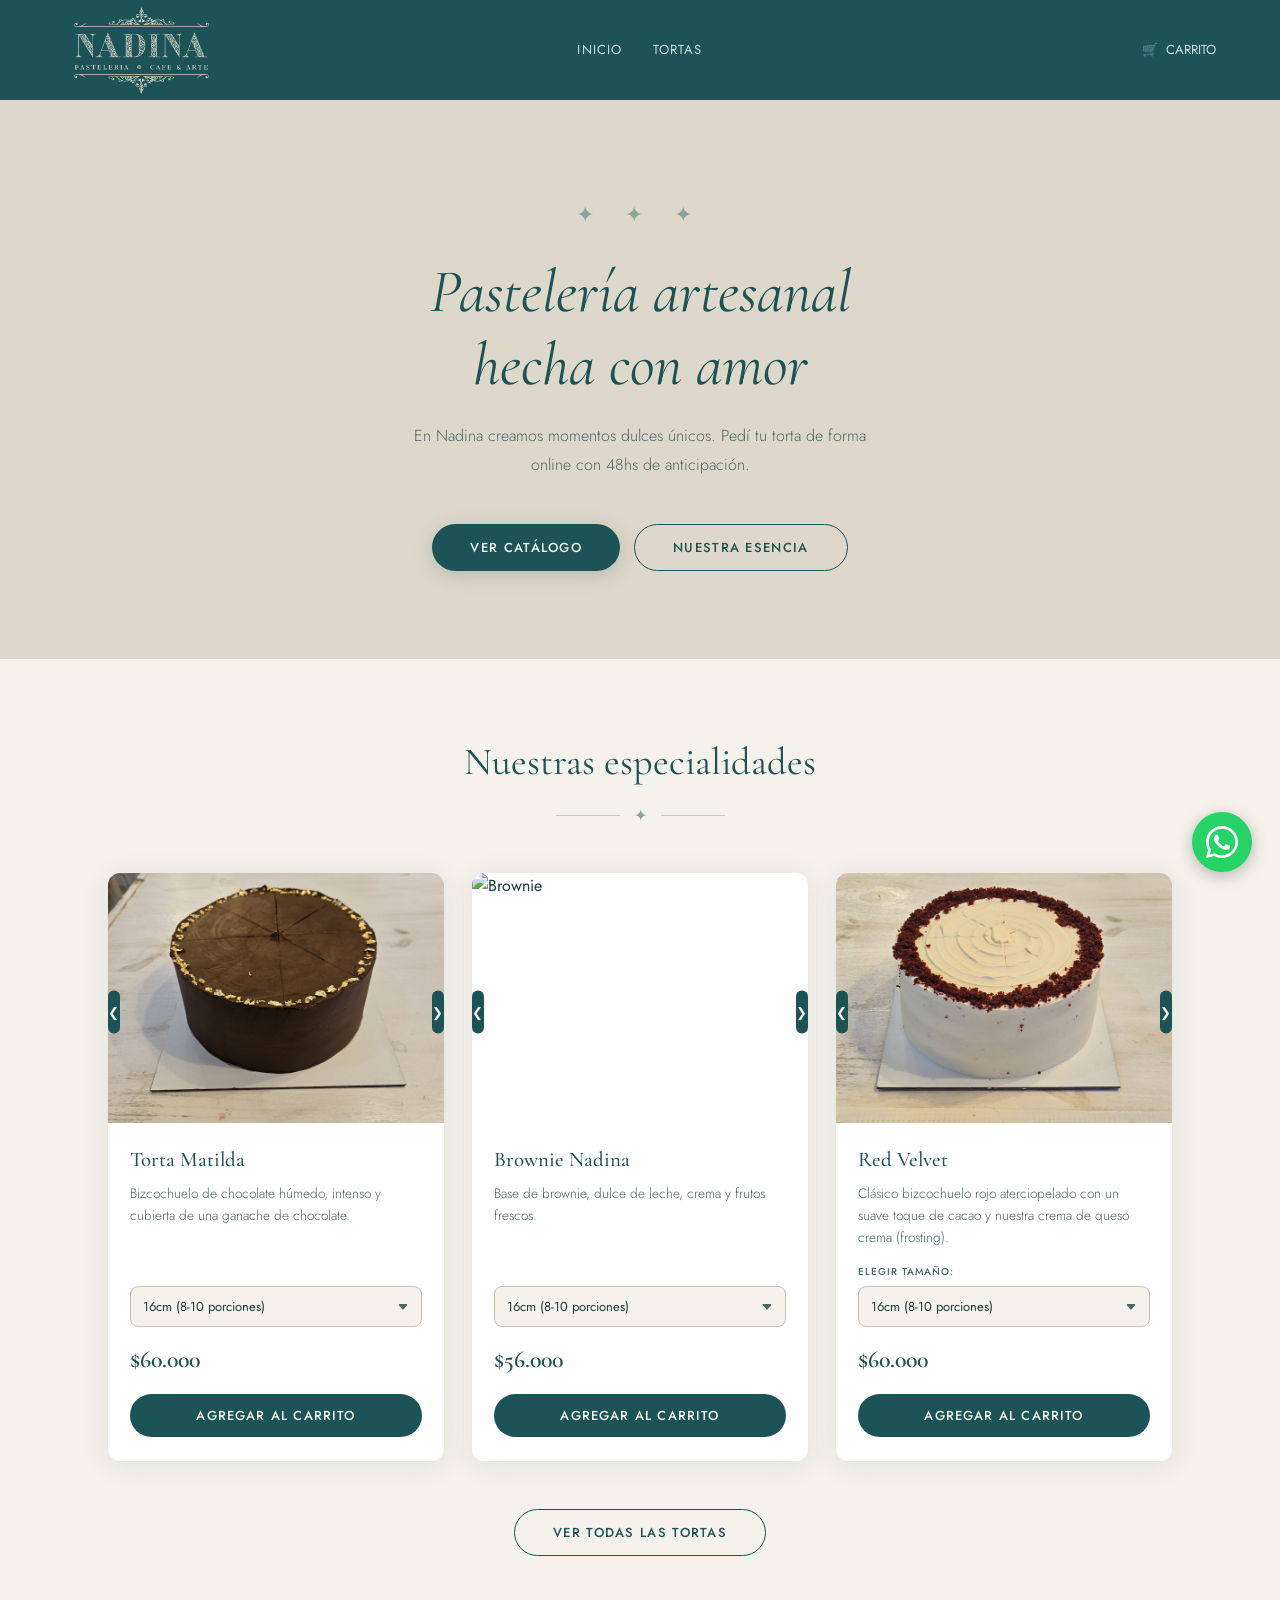
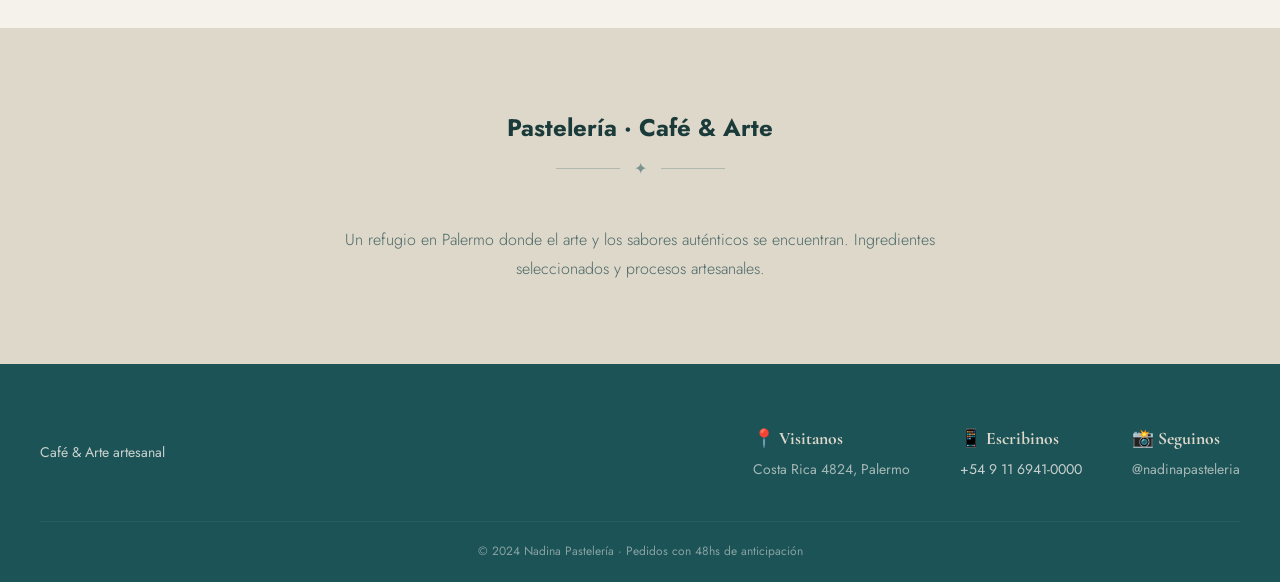
==== commit a4932405: "Cambio ´precio y numero wpp" ====
--- a/index.html
+++ b/index.html
@@ -63,9 +63,9 @@
         <p class="descripcion">Bizcochuelo de chocolate húmedo, intenso y cubierta de una ganache de chocolate.</p>
         <div class="selector-tamanio">
           <select class="tamanio-select" onchange="actualizarPrecioCard(this)">
-            <option value="16" data-precio="60000">16cm (6-8 porciones)</option>
-            <option value="20" data-precio="75000">20cm (8-10 porciones)</option>
-            <option value="24" data-precio="90000">24cm (10-12 porciones)</option>
+            <option value="16" data-precio="60000">16cm (8-10 porciones)</option>
+            <option value="20" data-precio="75000">20cm (12-15 porciones)</option>
+            <option value="24" data-precio="90000">24cm (20+ porciones)</option>
           </select>
         </div>
         <span class="precio-display">$60.000</span>
@@ -84,17 +84,17 @@
         <button class="next" onclick="moverCarrusel(this, 1)">&#10095;</button>
       </div>
       <div class="card-body">
-        <h3>Brownie & Frutos Rojos</h3>
+        <h3>Brownie Nadina</h3>
         <p class="descripcion">Base de brownie, dulce de leche, crema y frutos frescos.</p>
         <div class="selector-tamanio">
           <select class="tamanio-select" onchange="actualizarPrecioCard(this)">
-            <option value="16" data-precio="56000">16cm (6-8 porciones)</option>
-            <option value="20" data-precio="70000">20cm (8-10 porciones)</option>
-            <option value="24" data-precio="84000">24cm (10-12 porciones)</option>
+            <option value="16" data-precio="56000">16cm (8-10 porciones)</option>
+            <option value="20" data-precio="70000">20cm (12-15 porciones)</option>
+            <option value="24" data-precio="84000">24cm (20+ porciones)</option>
           </select>
         </div>
         <span class="precio-display">$56.000</span>
-        <button onclick="prepararCompra(this, 'Brownie con Frutos Rojos', 'img/brownie1.jpeg')">Agregar al carrito</button>
+        <button onclick="prepararCompra(this, 'Brownie Nadina', 'img/brownie1.jpeg')">Agregar al carrito</button>
       </div>
     </div>
     
@@ -114,9 +114,9 @@
         <div class="selector-tamanio">
           <label>Elegir tamaño:</label>
           <select class="tamanio-select" onchange="actualizarPrecioCard(this)">
-            <option value="16" data-precio="60000" data-porciones="6-8">16cm (6-8 porciones)</option>
-            <option value="20" data-precio="75000" data-porciones="8-10">20cm (8-10 porciones)</option>
-            <option value="24" data-precio="90000" data-porciones="10-12">24cm (10-12 porciones)</option>
+            <option value="16" data-precio="60000" data-porciones="8-10">16cm (8-10 porciones)</option>
+            <option value="20" data-precio="75000" data-porciones="12-15">20cm (12-15 porciones)</option>
+            <option value="24" data-precio="90000" data-porciones="20+">24cm (mas de 20 porciones)</option>
           </select>
         </div>
         <span class="precio-display">$60.000</span>
@@ -143,7 +143,6 @@
 <footer style="background: var(--verde); color: var(--beige-claro); padding: 60px 40px 20px;">
   <div class="footer-container" style="max-width: 1200px; margin: 0 auto; display: flex; justify-content: space-between; align-items: center; flex-wrap: wrap; gap: 30px;">
     <div class="footer-brand">
-      <img src="img/logo.png" alt="Nadina" style="height: 45px; margin-bottom: 10px;">
       <p style="font-size: 14px; opacity: 0.8;">Café & Arte artesanal</p>
     </div>
 
@@ -157,7 +156,7 @@
 
       <div class="footer-item">
         <strong style="display:block; color:var(--beige); margin-bottom: 5px;">📱 Escribinos</strong>
-        <p style="font-size: 14px; opacity: 0.8;">+54 9 11 3633-7422</p>
+        <p style="font-size: 14px; opacity: 0.8;">+54 9 11 6941-0000</p>
       </div>
       <div class="footer-item">
         <strong style="display:block; color:var(--beige); margin-bottom: 5px;">📸 Seguinos</strong>
@@ -169,6 +168,35 @@
     <p>&copy; 2024 Nadina Pastelería · Pedidos con 48hs de anticipación</p>
   </div>
 </footer>
+
+<!-- Botón flotante WhatsApp -->
+<a href="https://wa.me/5491169410000" target="_blank" class="btn-whatsapp-flotante" aria-label="Consultar por WhatsApp">
+  <svg xmlns="http://www.w3.org/2000/svg" viewBox="0 0 32 32" width="32" height="32" fill="white">
+    <path d="M16 0C7.163 0 0 7.163 0 16c0 2.833.738 5.49 2.027 7.8L0 32l8.418-2.01A15.938 15.938 0 0 0 16 32c8.837 0 16-7.163 16-16S24.837 0 16 0zm0 29.333a13.27 13.27 0 0 1-6.773-1.854l-.486-.29-5.002 1.195 1.234-4.865-.317-.5A13.238 13.238 0 0 1 2.667 16C2.667 8.636 8.636 2.667 16 2.667S29.333 8.636 29.333 16 23.364 29.333 16 29.333zm7.27-9.778c-.398-.199-2.354-1.162-2.719-1.294-.365-.133-.63-.199-.896.199-.265.398-1.028 1.294-1.26 1.56-.232.265-.464.298-.863.1-.398-.2-1.683-.62-3.205-1.98-1.184-1.057-1.984-2.362-2.216-2.76-.232-.398-.025-.613.175-.811.179-.178.398-.464.597-.696.2-.232.265-.398.398-.664.133-.265.066-.497-.033-.696-.1-.199-.896-2.16-1.228-2.958-.323-.776-.65-.671-.896-.683l-.763-.013c-.265 0-.696.1-1.061.497-.365.398-1.393 1.361-1.393 3.32 0 1.96 1.426 3.854 1.625 4.12.2.265 2.807 4.285 6.802 6.01.951.41 1.693.655 2.271.839.954.303 1.823.26 2.51.158.765-.114 2.354-.962 2.686-1.89.332-.928.332-1.724.232-1.89-.099-.166-.365-.265-.763-.464z"/>
+  </svg>
+</a>
+
+<style>
+.btn-whatsapp-flotante {
+  position: fixed;
+  bottom: 28px;
+  right: 28px;
+  width: 60px;
+  height: 60px;
+  background-color: #25D366;
+  border-radius: 50%;
+  z-index: 9999;
+  display: flex;
+  align-items: center;
+  justify-content: center;
+  box-shadow: 0 4px 16px rgba(0,0,0,0.25);
+  transition: transform 0.2s ease, box-shadow 0.2s ease;
+}
+.btn-whatsapp-flotante:hover {
+  transform: scale(1.1);
+  box-shadow: 0 6px 22px rgba(0,0,0,0.30);
+}
+</style>
 
 <div id="toast"></div>
 <script src="js/main.js"></script>
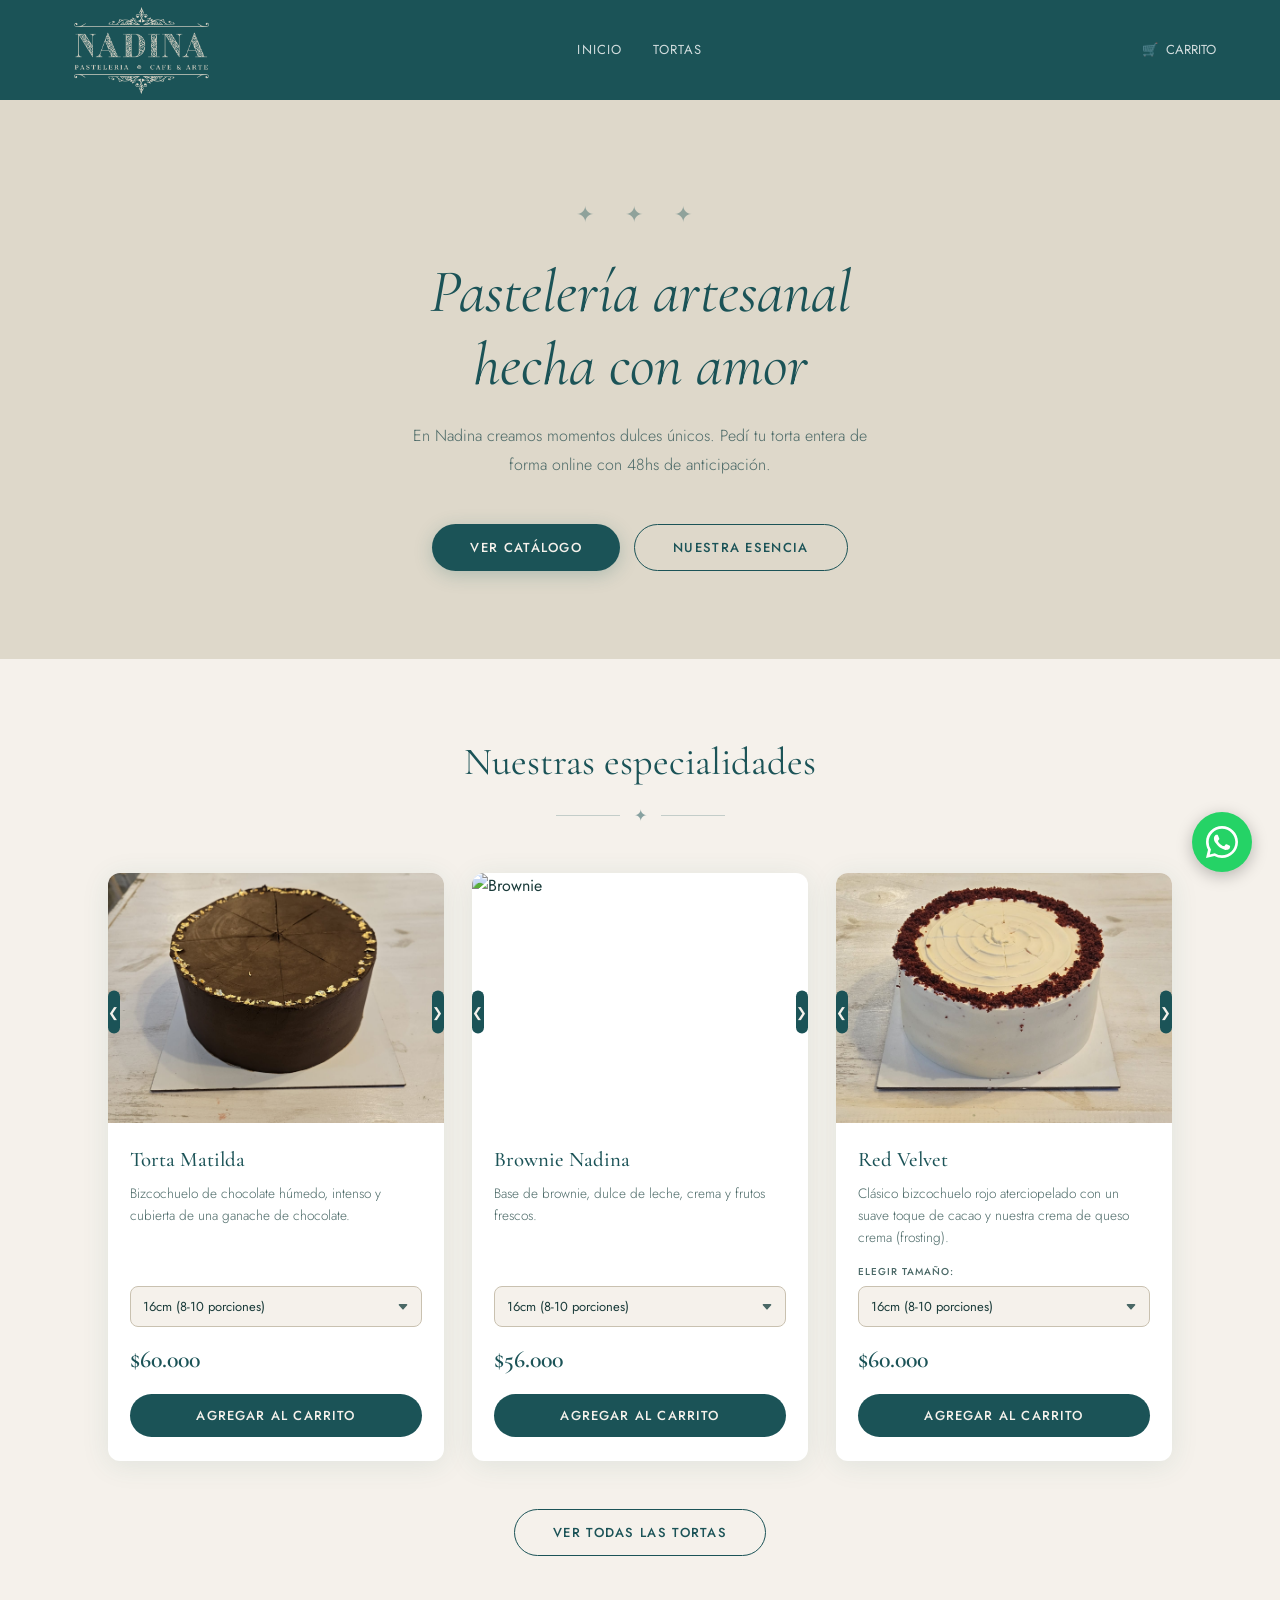
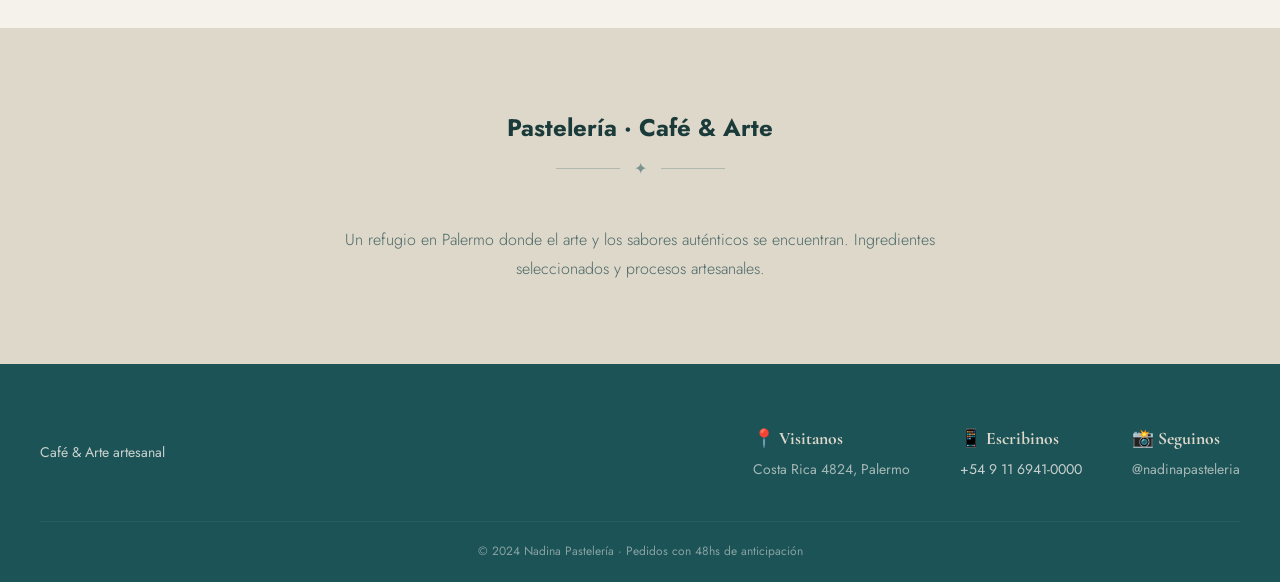
==== commit 03777b57: "Cambio de texto" ====
--- a/index.html
+++ b/index.html
@@ -33,7 +33,7 @@
 <section class="hero">
   <span class="hero-ornamento">✦ ✦ ✦</span>
   <h2>Pastelería artesanal<br>hecha con amor</h2>
-  <p>En Nadina creamos momentos dulces únicos. Pedí tu torta de forma online con 48hs de anticipación.</p>
+  <p>En Nadina creamos momentos dulces únicos. Pedí tu torta entera de forma online con 48hs de anticipación.</p>
   <div class="botones">
     <a href="tortas.html" class="btn">Ver Catálogo</a>
     <a href="#nosotros" class="btn-outline">Nuestra Esencia</a>
@@ -104,7 +104,7 @@
         <button class="prev" onclick="moverCarrusel(this, -1)">&#10094;</button>
         <div class="carrusel-track">
           <img src="img/redvelvet-1.jpeg" alt="Red Velvet" class="img-carrusel">
-          <img src="img/redvelvet-2.jpeg" alt="Red Velvet Interior" class="img-carrusel">
+          <img src="img/redvelvet-2.jpg" alt="Red Velvet Interior" class="img-carrusel">
         </div>
         <button class="next" onclick="moverCarrusel(this, 1)">&#10095;</button>
       </div>
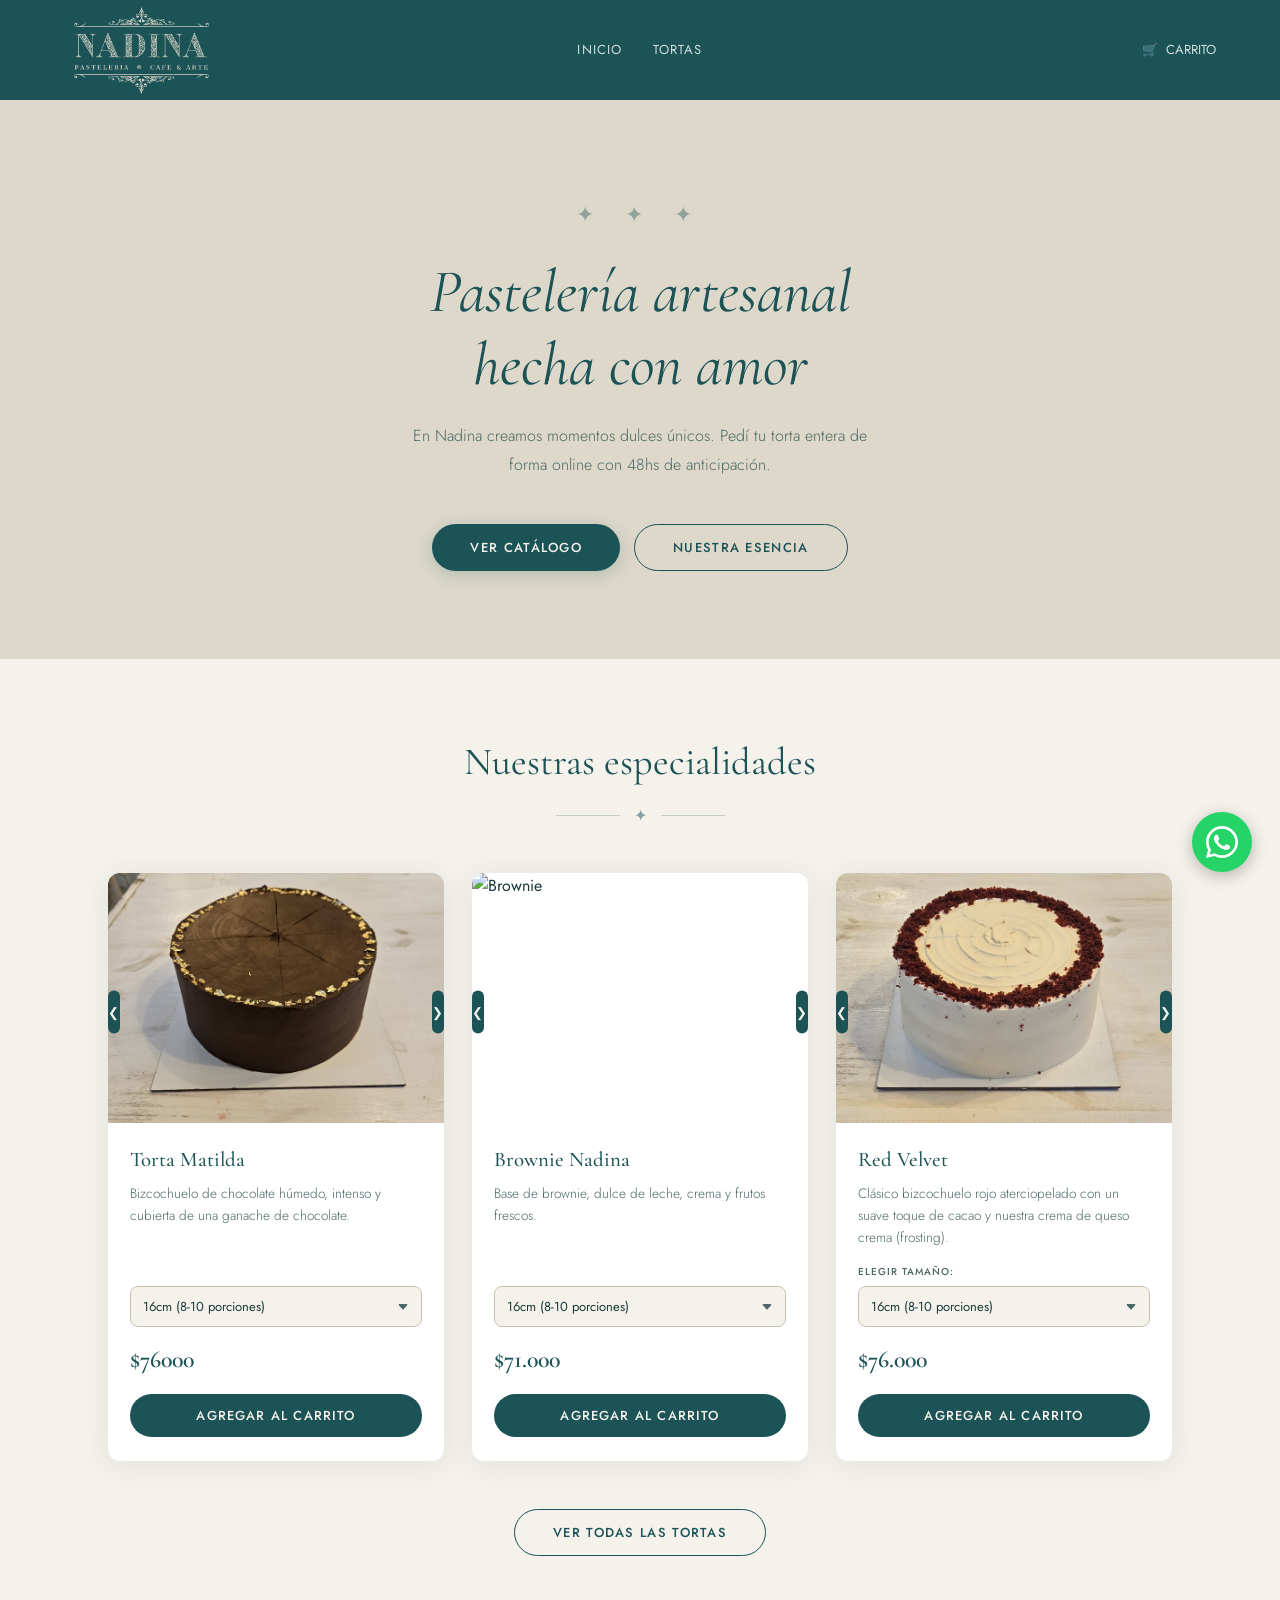
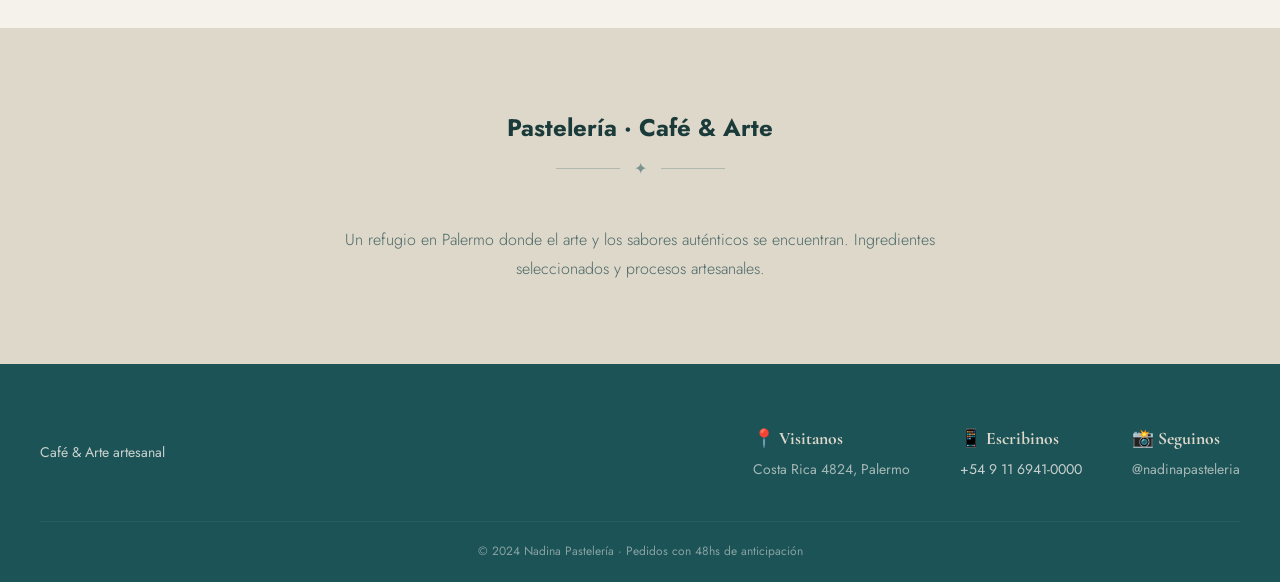
==== commit 7aae812f: "actualizacion de precios" ====
--- a/index.html
+++ b/index.html
@@ -63,17 +63,17 @@
         <p class="descripcion">Bizcochuelo de chocolate húmedo, intenso y cubierta de una ganache de chocolate.</p>
         <div class="selector-tamanio">
           <select class="tamanio-select" onchange="actualizarPrecioCard(this)">
-            <option value="16" data-precio="60000">16cm (8-10 porciones)</option>
-            <option value="20" data-precio="75000">20cm (12-15 porciones)</option>
-            <option value="24" data-precio="90000">24cm (20+ porciones)</option>
+            <option value="16" data-precio="76000">16cm (8-10 porciones)</option>
+            <option value="20" data-precio="90000">20cm (12-15 porciones)</option>
+            <option value="24" data-precio="103800">24cm (20+ porciones)</option>
           </select>
         </div>
-        <span class="precio-display">$60.000</span>
+        <span class="precio-display">$76000</span>
         <button onclick="prepararCompra(this, 'Torta Matilda', 'img/torta-matilda.jpeg')">Agregar al carrito</button>
       </div>
     </div>
 
-    <!-- BROWNIE NADINA — grupo $84.000/$70.000/$56.000 -->
+    <!-- BROWNIE NADINA — grupo $96.600/$84.500/$71.000 -->
     <div class="card">
       <div class="card-img-wrap carrusel-hover">
         <button class="prev" onclick="moverCarrusel(this, -1)">&#10094;</button>
@@ -88,12 +88,12 @@
         <p class="descripcion">Base de brownie, dulce de leche, crema y frutos frescos.</p>
         <div class="selector-tamanio">
           <select class="tamanio-select" onchange="actualizarPrecioCard(this)">
-            <option value="16" data-precio="56000">16cm (8-10 porciones)</option>
-            <option value="20" data-precio="70000">20cm (12-15 porciones)</option>
-            <option value="24" data-precio="84000">24cm (20+ porciones)</option>
+            <option value="16" data-precio="71000">16cm (8-10 porciones)</option>
+            <option value="20" data-precio="84500">20cm (12-15 porciones)</option>
+            <option value="24" data-precio="96600">24cm (20+ porciones)</option>
           </select>
         </div>
-        <span class="precio-display">$56.000</span>
+        <span class="precio-display">$71.000</span>
         <button onclick="prepararCompra(this, 'Brownie Nadina', 'img/brownie1.jpeg')">Agregar al carrito</button>
       </div>
     </div>
@@ -114,12 +114,12 @@
         <div class="selector-tamanio">
           <label>Elegir tamaño:</label>
           <select class="tamanio-select" onchange="actualizarPrecioCard(this)">
-            <option value="16" data-precio="60000" data-porciones="8-10">16cm (8-10 porciones)</option>
-            <option value="20" data-precio="75000" data-porciones="12-15">20cm (12-15 porciones)</option>
-            <option value="24" data-precio="90000" data-porciones="20+">24cm (mas de 20 porciones)</option>
+            <option value="16" data-precio="76000">16cm (8-10 porciones)</option>
+            <option value="20" data-precio="90000">20cm (12-15 porciones)</option>
+            <option value="24" data-precio="103800">24cm (20+ porciones)</option>
           </select>
         </div>
-        <span class="precio-display">$60.000</span>
+        <span class="precio-display">$76.000</span>
         <button onclick="prepararCompra(this, 'Red Velvet', 'img/redvelvet-1.jpeg')">Agregar al carrito</button>
       </div>
     </div>
